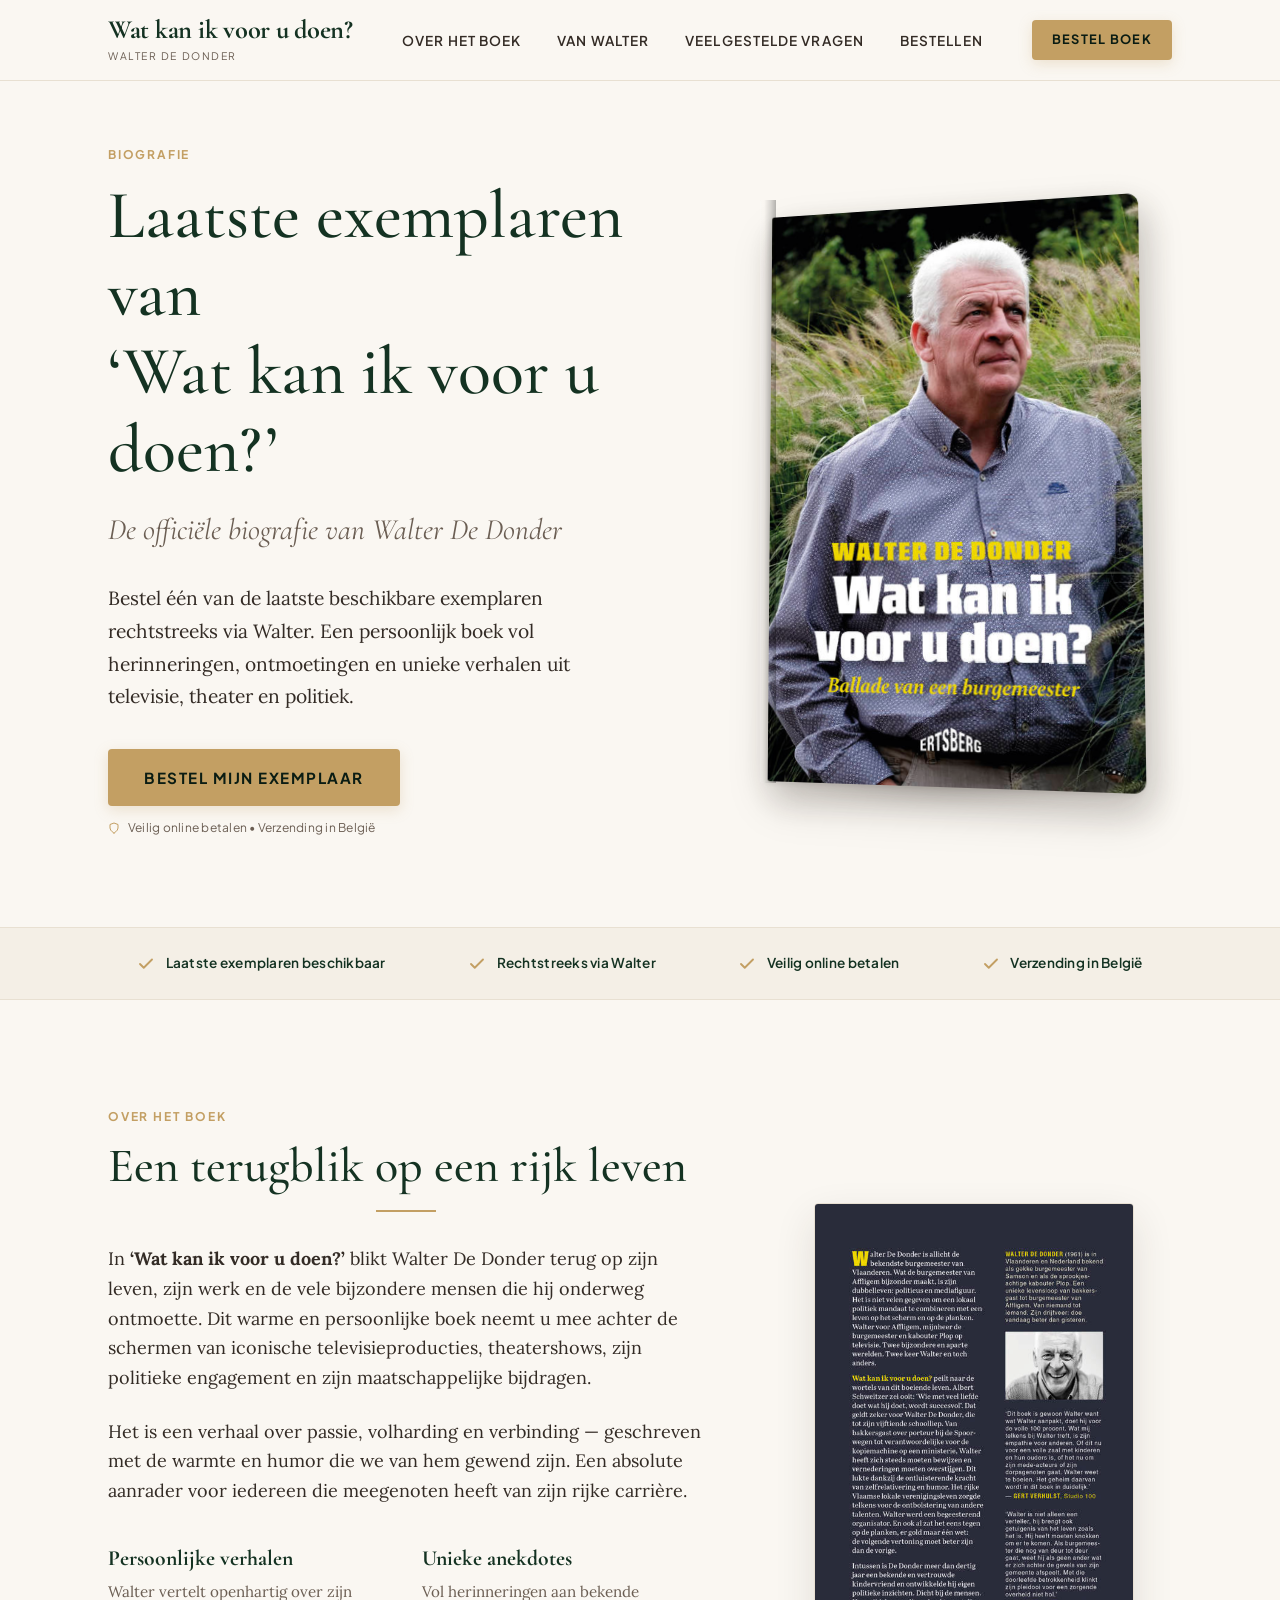
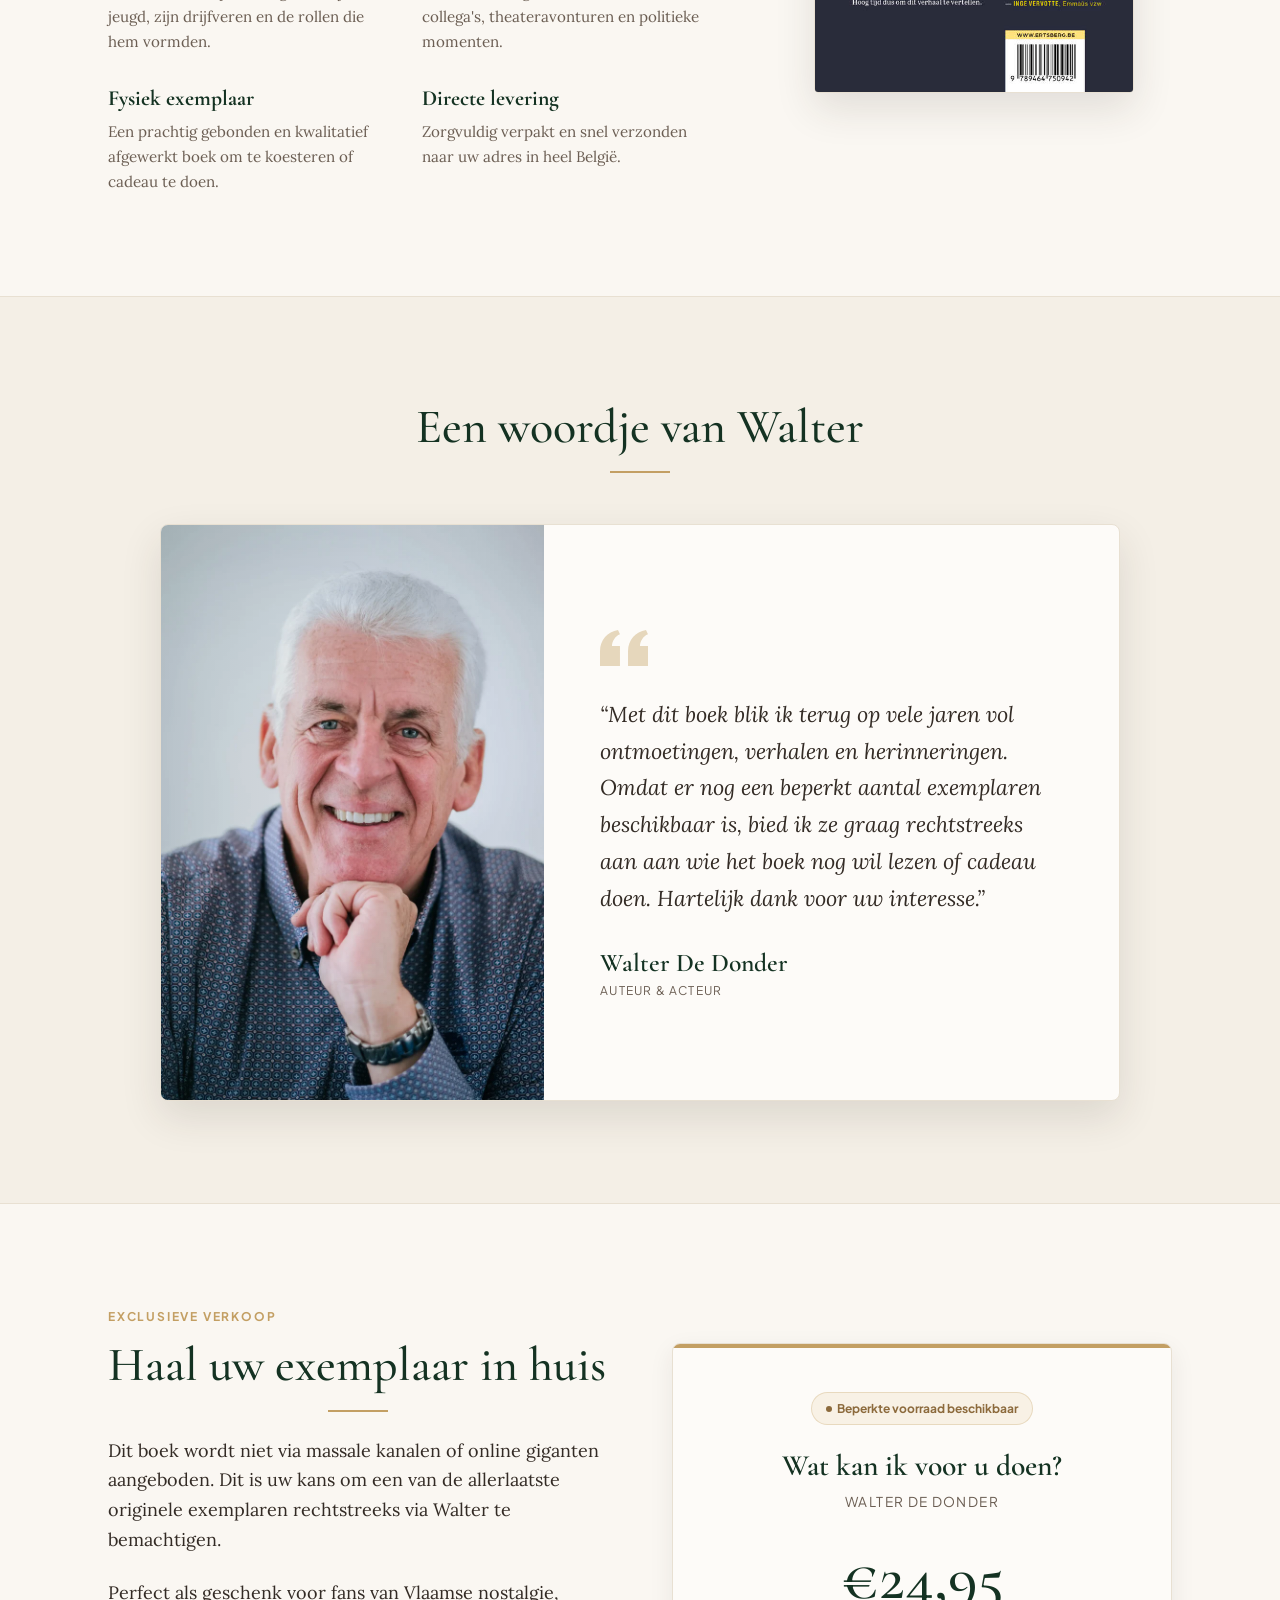
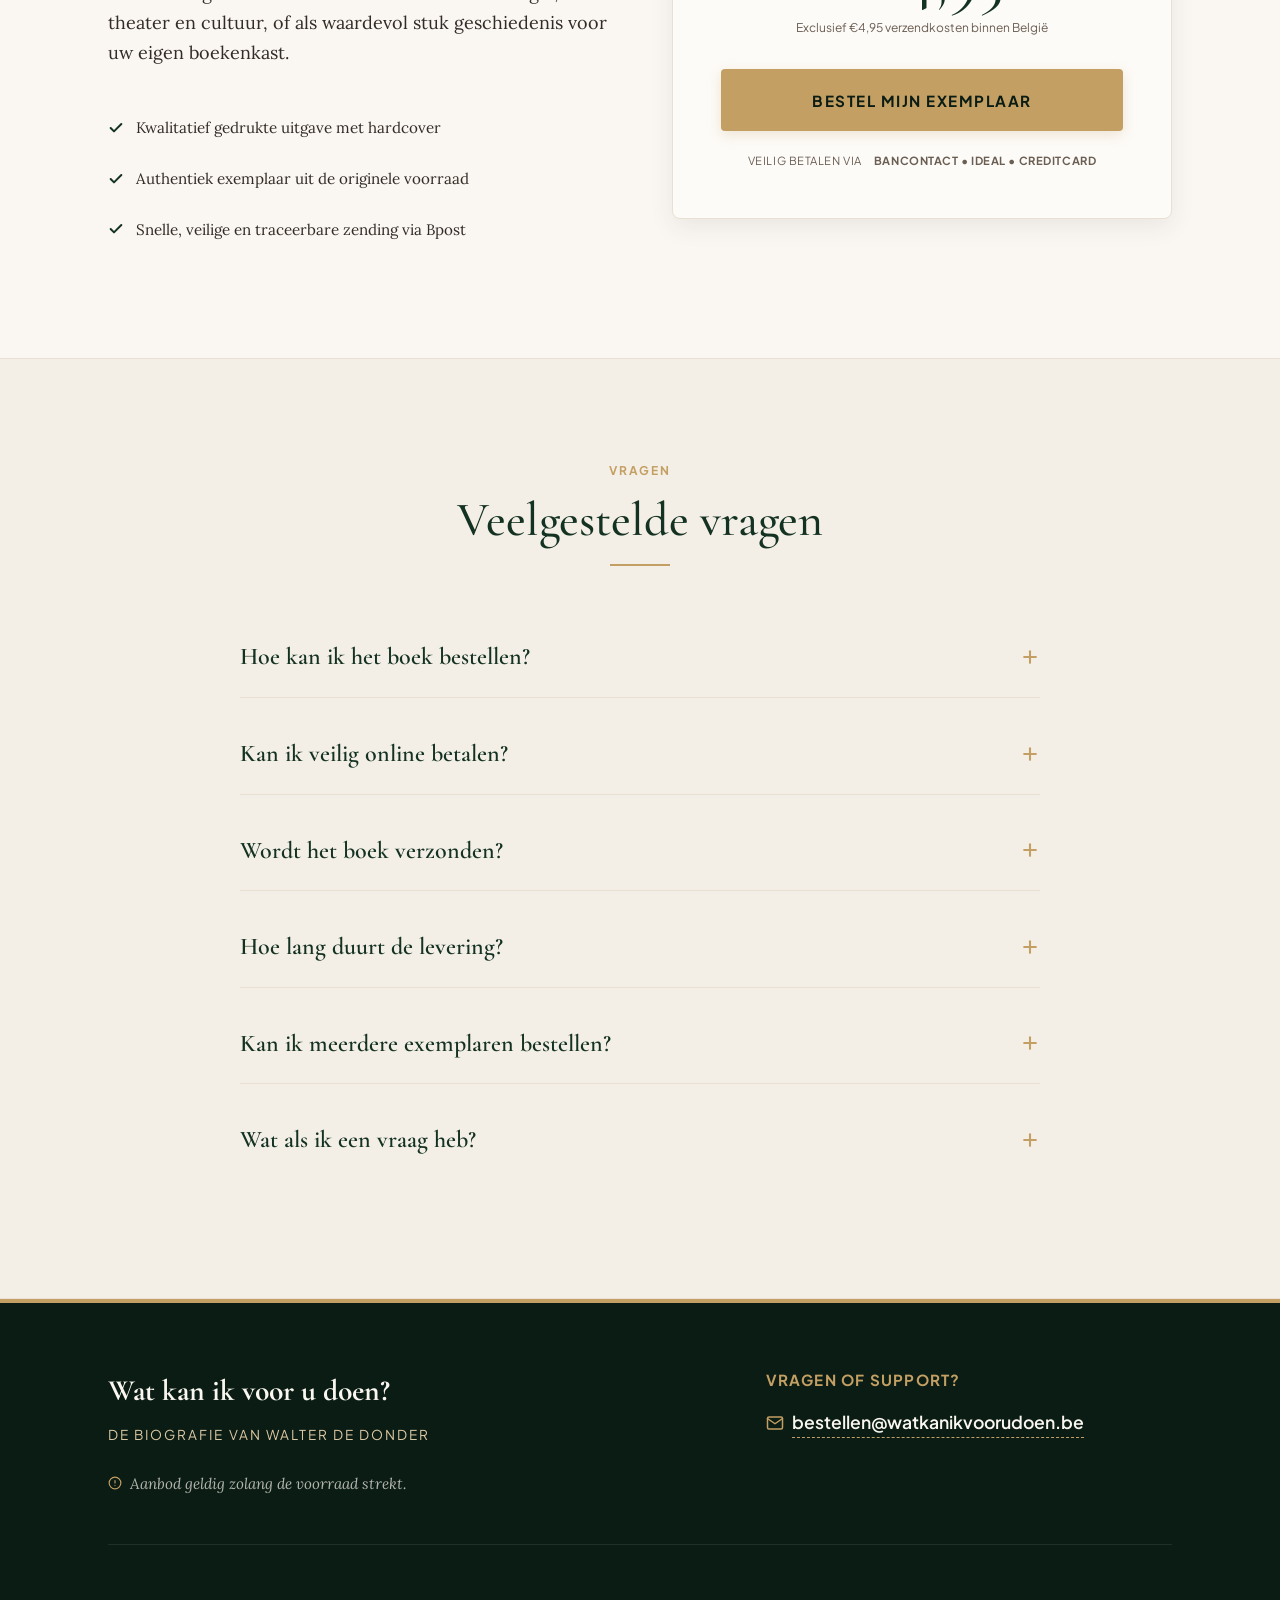
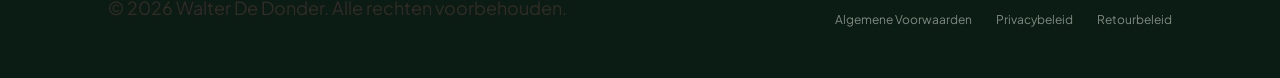
==== index.html @ 903f9aa0 "first commit" ====
<!DOCTYPE html>
<html lang="nl">
<head>
  <meta charset="UTF-8">
  <meta name="viewport" content="width=device-width, initial-scale=1.0">
  <meta name="description" content="Bestel de officiële biografie van Walter De Donder rechtstreeks. Een warm, persoonlijk boek vol herinneringen en verhalen. Beperkte oplage beschikbaar.">
  <title>Wat kan ik voor u doen? - Biografie Walter De Donder</title>
  <link rel="stylesheet" href="styles.css">
</head>
<body>

  <!-- 1. Header Section -->
  <header class="header-wrapper">
    <div class="container header-container">
      <a href="#" class="logo-link" aria-label="Homepagina">
        <span class="logo-title">Wat kan ik voor u doen?</span>
        <span class="logo-subtitle">Walter De Donder</span>
      </a>
      
      <nav aria-label="Hoofdnavigatie">
        <ul class="nav-links">
          <li><a href="#over-het-boek" class="nav-link">Over het boek</a></li>
          <li><a href="#woord-van-walter" class="nav-link">Van Walter</a></li>
          <li><a href="#faq" class="nav-link">Veelgestelde vragen</a></li>
          <li><a href="#bestellen" class="nav-link">Bestellen</a></li>
        </ul>
      </nav>

      <div class="header-actions">
        <a href="#bestellen" class="btn-gold btn-small">Bestel Boek</a>
        <button class="mobile-nav-toggle" aria-label="Open menu" aria-expanded="false">
          <!-- Hamburger icon -->
          <svg viewBox="0 0 24 24" fill="none" stroke="currentColor" stroke-width="2" stroke-linecap="round" stroke-linejoin="round">
            <line x1="3" y1="12" x2="21" y2="12"></line>
            <line x1="3" y1="6" x2="21" y2="6"></line>
            <line x1="3" y1="18" x2="21" y2="18"></line>
          </svg>
        </button>
      </div>
    </div>
  </header>

  <main>
    <!-- 2. Hero Section -->
    <section class="section hero-section">
      <div class="container hero-grid">
        <div class="hero-content">
          <span class="uppercase-badge">Biografie</span>
          <h1 class="hero-title">Laatste exemplaren van <br><span class="text-green">‘Wat kan ik voor u doen?’</span></h1>
          <p class="hero-subtitle">De officiële biografie van Walter De Donder</p>
          <p class="hero-text">
            Bestel één van de laatste beschikbare exemplaren rechtstreeks via Walter. Een persoonlijk boek vol herinneringen, ontmoetingen en unieke verhalen uit televisie, theater en politiek.
          </p>
          <div class="hero-cta-group">
            <a href="#bestellen" class="btn-gold">Bestel mijn exemplaar</a>
            <div class="hero-small-print">
              <!-- Security Shield Icon -->
              <svg width="12" height="12" viewBox="0 0 24 24" fill="none" stroke="currentColor" stroke-width="2" stroke-linecap="round" stroke-linejoin="round" style="color: var(--gold-primary);">
                <path d="M12 22s8-4 8-10V5l-8-3-8 3v7c0 6 8 10 8 10z"></path>
              </svg>
              <span>Veilig online betalen • Verzending in België</span>
            </div>
          </div>
        </div>
        
        <div class="hero-visual">
          <div class="book-mockup-wrapper">
            <div class="book-spine-effect"></div>
            <img src="./front-medium-1325464744.jpg" alt="Voorkant van het boek 'Wat kan ik voor u doen?' door Walter De Donder" class="book-3d" loading="eager">
            <div class="book-shadow"></div>
          </div>
        </div>
      </div>
    </section>

    <!-- 3. Compact Trust Bar -->
    <section class="trust-bar" aria-label="Voordelen">
      <div class="container trust-bar-container">
        <div class="trust-item">
          <svg class="trust-icon" viewBox="0 0 24 24" fill="none" stroke="currentColor" stroke-width="2.5" stroke-linecap="round" stroke-linejoin="round">
            <polyline points="20 6 9 17 4 12"></polyline>
          </svg>
          <span>Laatste exemplaren beschikbaar</span>
        </div>
        <div class="trust-item">
          <svg class="trust-icon" viewBox="0 0 24 24" fill="none" stroke="currentColor" stroke-width="2.5" stroke-linecap="round" stroke-linejoin="round">
            <polyline points="20 6 9 17 4 12"></polyline>
          </svg>
          <span>Rechtstreeks via Walter</span>
        </div>
        <div class="trust-item">
          <svg class="trust-icon" viewBox="0 0 24 24" fill="none" stroke="currentColor" stroke-width="2.5" stroke-linecap="round" stroke-linejoin="round">
            <polyline points="20 6 9 17 4 12"></polyline>
          </svg>
          <span>Veilig online betalen</span>
        </div>
        <div class="trust-item">
          <svg class="trust-icon" viewBox="0 0 24 24" fill="none" stroke="currentColor" stroke-width="2.5" stroke-linecap="round" stroke-linejoin="round">
            <polyline points="20 6 9 17 4 12"></polyline>
          </svg>
          <span>Verzending in België</span>
        </div>
      </div>
    </section>

    <!-- 6. About the Book Section -->
    <section id="over-het-boek" class="section">
      <div class="container about-grid">
        <div>
          <span class="uppercase-badge">Over het boek</span>
          <h2 class="section-title" style="text-align: left; margin-bottom: 2rem;">Een terugblik op een rijk leven</h2>
          <p>
            In <strong>‘Wat kan ik voor u doen?’</strong> blikt Walter De Donder terug op zijn leven, zijn werk en de vele bijzondere mensen die hij onderweg ontmoette. Dit warme en persoonlijke boek neemt u mee achter de schermen van iconische televisieproducties, theatershows, zijn politieke engagement en zijn maatschappelijke bijdragen.
          </p>
          <p>
            Het is een verhaal over passie, volharding en verbinding — geschreven met de warmte en humor die we van hem gewend zijn. Een absolute aanrader voor iedereen die meegenoten heeft van zijn rijke carrière.
          </p>
          
          <div class="about-features-container">
            <div class="about-feature">
              <h4>Persoonlijke verhalen</h4>
              <p>Walter vertelt openhartig over zijn jeugd, zijn drijfveren en de rollen die hem vormden.</p>
            </div>
            <div class="about-feature">
              <h4>Unieke anekdotes</h4>
              <p>Vol herinneringen aan bekende collega's, theateravonturen en politieke momenten.</p>
            </div>
            <div class="about-feature">
              <h4>Fysiek exemplaar</h4>
              <p>Een prachtig gebonden en kwalitatief afgewerkt boek om te koesteren of cadeau te doen.</p>
            </div>
            <div class="about-feature">
              <h4>Directe levering</h4>
              <p>Zorgvuldig verpakt en snel verzonden naar uw adres in heel België.</p>
            </div>
          </div>
        </div>
        
        <div class="about-visual">
          <img src="./back-medium-2609818483.jpg" alt="Achterkant van het boek 'Wat kan ik voor u doen?' met korte samenvatting" class="book-back-mockup" loading="lazy">
        </div>
      </div>
    </section>

    <!-- 5. Personal Section (Quote Card) -->
    <section id="woord-van-walter" class="section section-cream-card">
      <div class="container">
        <h2 class="section-title">Een woordje van Walter</h2>
        <div class="personal-card">
          <div class="personal-grid">
            <div class="personal-photo-wrapper">
              <img src="./Walter-De-Donder-kleur-DSCF4518-2.webp" alt="Walter De Donder glimlachend" class="personal-photo" loading="lazy">
              <div class="personal-photo-overlay"></div>
            </div>
            <div class="personal-quote-content">
              <svg class="quote-svg" viewBox="0 0 24 24" fill="currentColor">
                <path d="M14.017 21v-7.391c0-5.704 3.731-9.57 8.983-10.609l.995 2.151c-2.432.917-3.995 3.638-3.995 5.849h4v10h-9.983zm-14.017 0v-7.391c0-5.704 3.748-9.57 9-10.609l.996 2.151c-2.433.917-3.996 3.638-3.996 5.849h3.983v10h-9.983z"/>
              </svg>
              <blockquote>
                <p class="quote-text">
                  “Met dit boek blik ik terug op vele jaren vol ontmoetingen, verhalen en herinneringen. Omdat er nog een beperkt aantal exemplaren beschikbaar is, bied ik ze graag rechtstreeks aan aan wie het boek nog wil lezen of cadeau doen. Hartelijk dank voor uw interesse.”
                </p>
                <footer class="quote-signature-wrapper">
                  <span class="signature-name">Walter De Donder</span>
                  <span class="signature-title">Auteur & Acteur</span>
                </footer>
              </blockquote>
            </div>
          </div>
        </div>
      </div>
    </section>

    <!-- 4. Product / Order Section -->
    <section id="bestellen" class="section">
      <div class="container product-grid">
        <div class="product-info-panel">
          <span class="uppercase-badge">Exclusieve verkoop</span>
          <h2 class="section-title" style="text-align: left; margin-bottom: 1.5rem;">Haal uw exemplaar in huis</h2>
          <p>
            Dit boek wordt niet via massale kanalen of online giganten aangeboden. Dit is uw kans om een van de allerlaatste originele exemplaren rechtstreeks via Walter te bemachtigen. 
          </p>
          <p>
            Perfect als geschenk voor fans van Vlaamse nostalgie, theater en cultuur, of als waardevol stuk geschiedenis voor uw eigen boekenkast.
          </p>
          
          <ul style="list-style: none; margin-top: 1.5rem; display: flex; flex-direction: column; gap: 0.75rem;">
            <li class="product-feature-item">
              <svg viewBox="0 0 24 24" fill="none" stroke="currentColor" stroke-width="3" stroke-linecap="round" stroke-linejoin="round">
                <polyline points="20 6 9 17 4 12"></polyline>
              </svg>
              <span>Kwalitatief gedrukte uitgave met hardcover</span>
            </li>
            <li class="product-feature-item">
              <svg viewBox="0 0 24 24" fill="none" stroke="currentColor" stroke-width="3" stroke-linecap="round" stroke-linejoin="round">
                <polyline points="20 6 9 17 4 12"></polyline>
              </svg>
              <span>Authentiek exemplaar uit de originele voorraad</span>
            </li>
            <li class="product-feature-item">
              <svg viewBox="0 0 24 24" fill="none" stroke="currentColor" stroke-width="3" stroke-linecap="round" stroke-linejoin="round">
                <polyline points="20 6 9 17 4 12"></polyline>
              </svg>
              <span>Snelle, veilige en traceerbare zending via Bpost</span>
            </li>
          </ul>
        </div>

        <div>
          <div class="product-pricing-card">
            <span class="badge-stock">
              <span class="badge-stock-dot"></span>
              Beperkte voorraad beschikbaar
            </span>
            <h3 class="product-title-card">Wat kan ik voor u doen?</h3>
            <span class="product-author-card">Walter De Donder</span>
            
            <div class="price-box">
              <span class="price-amount">€24,95</span>
              <span class="price-sub">Exclusief €4,95 verzendkosten binnen België</span>
            </div>
            
            <a href="PAYMENT_LINK_HERE" class="btn-gold" target="_blank" rel="noopener noreferrer">
              Bestel mijn exemplaar
            </a>
            
            <div class="payment-trust-logos">
              <span>Veilig betalen via</span>
              <!-- Simple Bancontact placeholder indication to build trust -->
              <strong>Bancontact • iDEAL • Creditcard</strong>
            </div>
          </div>
        </div>
      </div>
    </section>

    <!-- 7. FAQ Section -->
    <section id="faq" class="section section-cream-card">
      <div class="container">
        <span class="uppercase-badge" style="display: block; text-align: center;">Vragen</span>
        <h2 class="section-title">Veelgestelde vragen</h2>
        
        <div class="faq-container">
          
          <div class="faq-accordion">
            <details class="faq-item">
              <summary class="faq-question">
                <span>Hoe kan ik het boek bestellen?</span>
                <svg class="faq-question-icon" viewBox="0 0 24 24" fill="none" stroke="currentColor" stroke-width="2.5" stroke-linecap="round" stroke-linejoin="round">
                  <line x1="12" y1="5" x2="12" y2="19"></line>
                  <line x1="5" y1="12" x2="19" y2="12"></line>
                </svg>
              </summary>
              <div class="faq-answer">
                <p>Klik op de knop "Bestel mijn exemplaar". U wordt automatisch doorverwezen naar onze beveiligde betalingspagina waar u uw adresgegevens kunt invoeren en de betaling kunt afronden.</p>
              </div>
            </details>
          </div>

          <div class="faq-accordion">
            <details class="faq-item">
              <summary class="faq-question">
                <span>Kan ik veilig online betalen?</span>
                <svg class="faq-question-icon" viewBox="0 0 24 24" fill="none" stroke="currentColor" stroke-width="2.5" stroke-linecap="round" stroke-linejoin="round">
                  <line x1="12" y1="5" x2="12" y2="19"></line>
                  <line x1="5" y1="12" x2="19" y2="12"></line>
                </svg>
              </summary>
              <div class="faq-answer">
                <p>Ja, absoluut. Uw betaling wordt veilig verwerkt via onze erkende betaalpartner. U kunt betalen met Bancontact, iDEAL of creditcard in een volledig beveiligde SSL-omgeving.</p>
              </div>
            </details>
          </div>

          <div class="faq-accordion">
            <details class="faq-item">
              <summary class="faq-question">
                <span>Wordt het boek verzonden?</span>
                <svg class="faq-question-icon" viewBox="0 0 24 24" fill="none" stroke="currentColor" stroke-width="2.5" stroke-linecap="round" stroke-linejoin="round">
                  <line x1="12" y1="5" x2="12" y2="19"></line>
                  <line x1="5" y1="12" x2="19" y2="12"></line>
                </svg>
              </summary>
              <div class="faq-answer">
                <p>Ja, we verzenden alle boeken met zorg via Bpost binnen België. Na verzending ontvangt u een bevestiging.</p>
              </div>
            </details>
          </div>

          <div class="faq-accordion">
            <details class="faq-item">
              <summary class="faq-question">
                <span>Hoe lang duurt de levering?</span>
                <svg class="faq-question-icon" viewBox="0 0 24 24" fill="none" stroke="currentColor" stroke-width="2.5" stroke-linecap="round" stroke-linejoin="round">
                  <line x1="12" y1="5" x2="12" y2="19"></line>
                  <line x1="5" y1="12" x2="19" y2="12"></line>
                </svg>
              </summary>
              <div class="faq-answer">
                <p>De gemiddelde leveringstijd bedraagt 2 tot 4 werkdagen na ontvangst van uw betaling. We doen ons best om uw boek zo snel mogelijk op te sturen.</p>
              </div>
            </details>
          </div>

          <div class="faq-accordion">
            <details class="faq-item">
              <summary class="faq-question">
                <span>Kan ik meerdere exemplaren bestellen?</span>
                <svg class="faq-question-icon" viewBox="0 0 24 24" fill="none" stroke="currentColor" stroke-width="2.5" stroke-linecap="round" stroke-linejoin="round">
                  <line x1="12" y1="5" x2="12" y2="19"></line>
                  <line x1="5" y1="12" x2="19" y2="12"></line>
                </svg>
              </summary>
              <div class="faq-answer">
                <p>Zeker. Op de betalingspagina kunt u eenvoudig het gewenste aantal boeken aanpassen voordat u afrekent.</p>
              </div>
            </details>
          </div>

          <div class="faq-accordion">
            <details class="faq-item">
              <summary class="faq-question">
                <span>Wat als ik een vraag heb?</span>
                <svg class="faq-question-icon" viewBox="0 0 24 24" fill="none" stroke="currentColor" stroke-width="2.5" stroke-linecap="round" stroke-linejoin="round">
                  <line x1="12" y1="5" x2="12" y2="19"></line>
                  <line x1="5" y1="12" x2="19" y2="12"></line>
                </svg>
              </summary>
              <div class="faq-answer">
                <p>Bij vragen over uw bestelling, levering of betaling kunt u contact met ons opnemen via <a href="mailto:bestellen@watkanikvoorudoen.be" style="color: var(--fg-deep-green); font-weight: 600;">bestellen@watkanikvoorudoen.be</a>. Wij trachten u binnen de 24 uur te antwoorden.</p>
              </div>
            </details>
          </div>

        </div>
      </div>
    </section>
  </main>

  <!-- 8. Footer Section -->
  <footer class="footer">
    <div class="container">
      <div class="footer-top">
        <div class="footer-brand">
          <span class="footer-logo">Wat kan ik voor u doen?</span>
          <span class="footer-tagline">De biografie van Walter De Donder</span>
          <p class="footer-stock-note">
            <svg width="14" height="14" viewBox="0 0 24 24" fill="none" stroke="currentColor" stroke-width="2" stroke-linecap="round" stroke-linejoin="round" style="color: var(--gold-primary);">
              <circle cx="12" cy="12" r="10"></circle>
              <line x1="12" y1="8" x2="12" y2="12"></line>
              <line x1="12" y1="16" x2="12.01" y2="16"></line>
            </svg>
            <span>Aanbod geldig zolang de voorraad strekt.</span>
          </p>
        </div>
        
        <div class="footer-contact">
          <span class="footer-contact-title">Vragen of Support?</span>
          <div class="footer-email-box">
            <svg viewBox="0 0 24 24" fill="none" stroke="currentColor" stroke-width="2" stroke-linecap="round" stroke-linejoin="round" style="width: 18px; height: 18px; color: var(--gold-primary);">
              <path d="M4 4h16c1.1 0 2 .9 2 2v12c0 1.1-.9 2-2 2H4c-1.1 0-2-.9-2-2V6c0-1.1.9-2 2-2z"></path>
              <polyline points="22,6 12,13 2,6"></polyline>
            </svg>
            <a href="mailto:bestellen@watkanikvoorudoen.be" class="footer-email">bestellen@watkanikvoorudoen.be</a>
          </div>
        </div>
      </div>
      
      <div class="footer-bottom">
        <p>&copy; 2026 Walter De Donder. Alle rechten voorbehouden.</p>
        <ul class="footer-links">
          <li><a href="#" class="footer-link">Algemene Voorwaarden</a></li>
          <li><a href="#" class="footer-link">Privacybeleid</a></li>
          <li><a href="#" class="footer-link">Retourbeleid</a></li>
        </ul>
      </div>
    </div>
  </footer>

  <!-- Simple Mobile Nav Script -->
  <script>
    document.addEventListener('DOMContentLoaded', () => {
      const toggle = document.querySelector('.mobile-nav-toggle');
      const navLinks = document.querySelector('.nav-links');

      if (toggle && navLinks) {
        toggle.addEventListener('click', () => {
          const expanded = toggle.getAttribute('aria-expanded') === 'true';
          toggle.setAttribute('aria-expanded', !expanded);
          
          if (!expanded) {
            navLinks.style.display = 'flex';
            navLinks.style.flexDirection = 'column';
            navLinks.style.position = 'absolute';
            navLinks.style.top = '80px';
            navLinks.style.left = '0';
            navLinks.style.right = '0';
            navLinks.style.backgroundColor = '#FAF7F2';
            navLinks.style.borderBottom = '1px solid var(--border-soft)';
            navLinks.style.padding = '1.5rem';
            navLinks.style.gap = '1.25rem';
          } else {
            navLinks.style.display = '';
          }
        });

        // Close mobile nav when clicking a link
        navLinks.addEventListener('click', (e) => {
          if (e.target.classList.contains('nav-link')) {
            toggle.setAttribute('aria-expanded', 'false');
            if (window.innerWidth < 768) {
              navLinks.style.display = '';
            }
          }
        });

        // Handle resize reset
        window.addEventListener('resize', () => {
          if (window.innerWidth >= 768) {
            navLinks.style.display = '';
            toggle.setAttribute('aria-expanded', 'false');
          }
        });
      }
    });
  </script>

</body>
</html>
---- styles.css ----
/* -------------------------------------------------------------
   Wat kan ik voor u doen? - Official Book Landing Page Stylesheet
   Premium, classic Flemish aesthetic. Warm, elegant and trustworthy.
   ------------------------------------------------------------- */

/* Import Google Fonts */
@import url('https://fonts.googleapis.com/css2?family=Cormorant+Garamond:ital,wght@0,300;0,400;0,500;0,600;0,700;1,300;1,400;1,500&family=Lora:ital,wght@0,400;0,500;0,600;0,700;1,400&family=Plus+Jakarta+Sans:wght@400;500;600;700&display=swap');

/* CSS Variables for Premium Design System */
:root {
  /* Color Palette */
  --bg-cream: #FAF7F2;          /* Soft paper cream background */
  --bg-cream-card: #F4EFE6;     /* Slightly darker cream for cards/sections */
  --bg-cream-light: #FDFBF8;    /* Bright warm white for contrast elements */
  
  --fg-deep-green: #143222;     /* Rich Flemish forest green for primary headings */
  --fg-deep-green-dark: #0A1C13;
  --text-main: #332B25;         /* Soft warm charcoal/brown for high readability */
  --text-muted: #6B5E53;        /* Muted warm grey-brown for secondary details */
  
  --gold-primary: #C39F63;      /* Premium matte gold for CTA buttons and badges */
  --gold-hover: #AF8B51;        /* Darker gold for interactive states */
  --gold-light: #F6EFE0;        /* Light gold tint for backgrounds */
  --gold-border: #DDC8A4;       /* Subtle golden lines */
  
  --border-soft: #E8E0D2;       /* Warm soft borders */
  --border-dark: #332B25;
  
  /* Fonts */
  --font-title: 'Cormorant Garamond', Georgia, serif;
  --font-narrative: 'Lora', Georgia, serif;
  --font-ui: 'Plus Jakarta Sans', system-ui, -apple-system, BlinkMacSystemFont, sans-serif;
  
  /* Shadows */
  --shadow-warm-sm: 0 2px 8px rgba(51, 43, 37, 0.05);
  --shadow-warm-md: 0 8px 24px rgba(51, 43, 37, 0.08);
  --shadow-warm-lg: 0 16px 40px rgba(51, 43, 37, 0.12);
  --shadow-gold: 0 4px 14px rgba(195, 159, 99, 0.25);
  
  /* Transitions */
  --transition-smooth: all 0.3s cubic-bezier(0.25, 0.8, 0.25, 1);
  --transition-fast: all 0.15s ease;
  
  /* Layout Spacing */
  --container-width: 1160px;
}

/* Base Styles & Resets */
*, *::before, *::after {
  box-sizing: border-box;
  margin: 0;
  padding: 0;
}

html {
  scroll-behavior: smooth;
  -webkit-font-smoothing: antialiased;
  -moz-osx-font-smoothing: grayscale;
  background-color: var(--bg-cream);
  color: var(--text-main);
  font-family: var(--font-narrative);
  font-size: 16px;
  line-height: 1.65;
}

body {
  min-height: 100vh;
  overflow-x: hidden;
}

/* Accessibility: Focus outlines */
a:focus-visible, button:focus-visible, summary:focus-visible {
  outline: 2px solid var(--fg-deep-green);
  outline-offset: 4px;
}

/* Typography Utilities */
h1, h2, h3, h4 {
  font-family: var(--font-title);
  color: var(--fg-deep-green);
  font-weight: 600;
  line-height: 1.15;
}

h1 {
  font-size: clamp(2.5rem, 6.5vw, 4.25rem);
  font-weight: 500;
}

h2 {
  font-size: clamp(2rem, 4.5vw, 3rem);
  font-weight: 500;
  text-align: center;
  position: relative;
  margin-bottom: clamp(2rem, 4vw, 3.5rem);
}

h2.section-title::after {
  content: '';
  display: block;
  width: 60px;
  height: 2px;
  background-color: var(--gold-primary);
  margin: 1rem auto 0 auto;
}

h3 {
  font-size: clamp(1.5rem, 3vw, 2rem);
  font-weight: 600;
}

p {
  font-size: clamp(1rem, 2vw, 1.125rem);
  color: var(--text-main);
  margin-bottom: 1.5rem;
}

p.lead {
  font-size: clamp(1.125rem, 2.5vw, 1.35rem);
  color: var(--text-muted);
  font-family: var(--font-narrative);
  font-style: italic;
  line-height: 1.6;
}

p:last-child {
  margin-bottom: 0;
}

.text-accent {
  color: var(--gold-primary);
  font-weight: 600;
}

.text-green {
  color: var(--fg-deep-green);
}

.uppercase-badge {
  font-family: var(--font-ui);
  font-size: 0.75rem;
  letter-spacing: 0.15em;
  text-transform: uppercase;
  color: var(--gold-primary);
  font-weight: 700;
  display: inline-block;
  margin-bottom: 0.75rem;
}

/* Button & Link UI Components */
.btn-gold {
  display: inline-flex;
  align-items: center;
  justify-content: center;
  background: var(--gold-primary);
  color: var(--fg-deep-green-dark);
  font-family: var(--font-ui);
  font-size: 0.95rem;
  font-weight: 700;
  text-transform: uppercase;
  letter-spacing: 0.1em;
  padding: 1rem 2.25rem;
  border: none;
  border-radius: 4px;
  cursor: pointer;
  text-decoration: none;
  box-shadow: var(--shadow-gold);
  transition: var(--transition-smooth);
  position: relative;
  overflow: hidden;
  text-align: center;
}

.btn-gold:hover {
  background: var(--gold-hover);
  color: #fff;
  transform: translateY(-2px);
  box-shadow: 0 6px 20px rgba(195, 159, 99, 0.4);
}

.btn-gold:active {
  transform: translateY(0);
}

.btn-small {
  padding: 0.6rem 1.25rem;
  font-size: 0.8rem;
}

.btn-outline {
  background: transparent;
  border: 1px solid var(--border-soft);
  color: var(--text-main);
  box-shadow: none;
}

.btn-outline:hover {
  background: var(--bg-cream-card);
  border-color: var(--text-muted);
  color: var(--fg-deep-green);
  transform: translateY(-2px);
}

/* Shared Structures */
.container {
  max-width: var(--container-width);
  margin-left: auto;
  margin-right: auto;
  padding-left: clamp(1.25rem, 5vw, 3rem);
  padding-right: clamp(1.25rem, 5vw, 3rem);
  width: 100%;
}

.section {
  padding-top: clamp(3.5rem, 8vw, 7rem);
  padding-bottom: clamp(3.5rem, 8vw, 7rem);
  position: relative;
}

.section-cream-card {
  background-color: var(--bg-cream-card);
  border-top: 1px solid var(--border-soft);
  border-bottom: 1px solid var(--border-soft);
}

/* 1. Header Styles */
.header-wrapper {
  position: sticky;
  top: 0;
  z-index: 100;
  background-color: rgba(250, 247, 242, 0.95);
  backdrop-filter: blur(10px);
  border-bottom: 1px solid var(--border-soft);
  transition: var(--transition-smooth);
}

.header-container {
  display: flex;
  align-items: center;
  justify-content: space-between;
  height: 80px;
}

.logo-link {
  text-decoration: none;
  display: flex;
  flex-direction: column;
}

.logo-title {
  font-family: var(--font-title);
  font-size: 1.65rem;
  color: var(--fg-deep-green);
  font-weight: 700;
  letter-spacing: -0.01em;
  line-height: 1.1;
}

.logo-subtitle {
  font-family: var(--font-ui);
  font-size: 0.65rem;
  color: var(--text-muted);
  text-transform: uppercase;
  letter-spacing: 0.15em;
  margin-top: 2px;
}

.nav-links {
  display: flex;
  list-style: none;
  gap: 2.25rem;
  align-items: center;
}

.nav-link {
  font-family: var(--font-ui);
  font-size: 0.85rem;
  font-weight: 600;
  text-transform: uppercase;
  letter-spacing: 0.08em;
  color: var(--text-main);
  text-decoration: none;
  transition: var(--transition-fast);
  position: relative;
  padding: 0.5rem 0;
}

.nav-link::after {
  content: '';
  position: absolute;
  bottom: 0;
  left: 0;
  width: 0;
  height: 2px;
  background-color: var(--gold-primary);
  transition: var(--transition-smooth);
}

.nav-link:hover {
  color: var(--fg-deep-green);
}

.nav-link:hover::after {
  width: 100%;
}

.header-actions {
  display: flex;
  align-items: center;
}

/* Mobile Nav Toggle */
.mobile-nav-toggle {
  display: none;
  background: none;
  border: none;
  cursor: pointer;
  padding: 0.5rem;
}

.mobile-nav-toggle svg {
  width: 24px;
  height: 24px;
  stroke: var(--fg-deep-green);
}

/* 2. Hero Section */
.hero-section {
  padding-top: clamp(2rem, 5vw, 4rem);
  padding-bottom: clamp(3rem, 7vw, 6rem);
}

.hero-grid {
  display: grid;
  grid-template-columns: 1.1fr 0.9fr;
  gap: clamp(2rem, 6vw, 5rem);
  align-items: center;
}

.hero-content {
  display: flex;
  flex-direction: column;
  align-items: flex-start;
}

.hero-title {
  margin-bottom: 1rem;
}

.hero-subtitle {
  font-family: var(--font-title);
  font-size: clamp(1.35rem, 3vw, 1.85rem);
  color: var(--text-muted);
  font-style: italic;
  font-weight: 400;
  margin-bottom: 1.75rem;
}

.hero-text {
  font-size: clamp(1.05rem, 2vw, 1.2rem);
  line-height: 1.7;
  color: var(--text-main);
  margin-bottom: 2.25rem;
}

.hero-cta-group {
  display: flex;
  flex-direction: column;
  align-items: flex-start;
  gap: 0.75rem;
  width: 100%;
}

.hero-small-print {
  font-family: var(--font-ui);
  font-size: 0.75rem;
  color: var(--text-muted);
  letter-spacing: 0.02em;
  display: flex;
  align-items: center;
  gap: 0.5rem;
}

.hero-visual {
  display: flex;
  justify-content: center;
  align-items: center;
  position: relative;
}

/* Premium 3D Book Mockup wrapper */
.book-mockup-wrapper {
  position: relative;
  perspective: 1200px;
  max-width: 380px;
  width: 100%;
}

.book-shadow {
  position: absolute;
  bottom: -20px;
  left: 5%;
  right: 5%;
  height: 40px;
  background: radial-gradient(ellipse at center, rgba(51, 43, 37, 0.25) 0%, rgba(51, 43, 37, 0) 70%);
  filter: blur(10px);
  z-index: 1;
}

.book-3d {
  width: 100%;
  height: auto;
  border-radius: 2px 12px 12px 2px;
  box-shadow: 
    -2px 2px 5px rgba(0, 0, 0, 0.08),
    5px 15px 35px rgba(51, 43, 37, 0.2),
    0px 20px 45px rgba(51, 43, 37, 0.15);
  transform: rotateY(-12deg) rotateX(4deg) rotateZ(-1deg);
  transform-style: preserve-3d;
  transition: var(--transition-smooth);
  display: block;
  z-index: 2;
  position: relative;
}

.book-mockup-wrapper:hover .book-3d {
  transform: rotateY(-4deg) rotateX(2deg) rotateZ(0deg) translateY(-8px);
  box-shadow: 
    -1px 1px 3px rgba(0, 0, 0, 0.05),
    8px 25px 45px rgba(51, 43, 37, 0.25),
    0px 30px 60px rgba(51, 43, 37, 0.18);
}

.book-spine-effect {
  position: absolute;
  top: 0;
  left: 0;
  width: 16px;
  height: 100%;
  background: linear-gradient(to right, rgba(255,255,255,0.18) 0%, rgba(255,255,255,0) 25%, rgba(0,0,0,0.12) 65%, rgba(0,0,0,0.28) 100%);
  z-index: 3;
  border-radius: 2px 0 0 2px;
}

/* 3. Compact Trust Bar */
.trust-bar {
  background-color: var(--bg-cream-card);
  padding: 1.5rem 0;
  border-top: 1px solid var(--border-soft);
  border-bottom: 1px solid var(--border-soft);
}

.trust-bar-container {
  display: flex;
  flex-wrap: wrap;
  justify-content: space-around;
  gap: 1.5rem;
}

.trust-item {
  display: flex;
  align-items: center;
  gap: 0.65rem;
  font-family: var(--font-ui);
  font-size: 0.85rem;
  font-weight: 600;
  color: var(--fg-deep-green);
  letter-spacing: 0.02em;
}

.trust-icon {
  width: 18px;
  height: 18px;
  color: var(--gold-primary);
  flex-shrink: 0;
}

/* 4. Product/Order Section */
.product-grid {
  display: grid;
  grid-template-columns: 1fr 1fr;
  gap: clamp(2rem, 5vw, 4.5rem);
  align-items: center;
}

.product-info-panel {
  display: flex;
  flex-direction: column;
}

.product-pricing-card {
  background-color: var(--bg-cream-light);
  border: 1px solid var(--border-soft);
  border-radius: 8px;
  padding: clamp(2rem, 4vw, 3rem);
  box-shadow: var(--shadow-warm-md);
  display: flex;
  flex-direction: column;
  align-items: center;
  text-align: center;
  position: relative;
  overflow: hidden;
}

.product-pricing-card::before {
  content: '';
  position: absolute;
  top: 0;
  left: 0;
  right: 0;
  height: 4px;
  background-color: var(--gold-primary);
}

.badge-stock {
  background-color: #F8F1E5;
  color: #8C6A3C;
  font-family: var(--font-ui);
  font-size: 0.75rem;
  font-weight: 700;
  padding: 0.35rem 0.85rem;
  border-radius: 30px;
  border: 1px solid rgba(195, 159, 99, 0.3);
  margin-bottom: 1.5rem;
  display: inline-flex;
  align-items: center;
  gap: 0.35rem;
}

.badge-stock-dot {
  width: 6px;
  height: 6px;
  background-color: #8C6A3C;
  border-radius: 50%;
  display: inline-block;
  animation: pulse-dot 2s infinite;
}

@keyframes pulse-dot {
  0% { opacity: 0.4; }
  50% { opacity: 1; }
  100% { opacity: 0.4; }
}

.product-title-card {
  font-family: var(--font-title);
  font-size: 1.85rem;
  color: var(--fg-deep-green);
  margin-bottom: 0.5rem;
}

.product-author-card {
  font-family: var(--font-ui);
  font-size: 0.85rem;
  color: var(--text-muted);
  text-transform: uppercase;
  letter-spacing: 0.1em;
  margin-bottom: 2rem;
}

.price-box {
  display: flex;
  flex-direction: column;
  align-items: center;
  margin-bottom: 2rem;
}

.price-amount {
  font-family: var(--font-title);
  font-size: clamp(3rem, 6vw, 4rem);
  font-weight: 500;
  color: var(--fg-deep-green);
  line-height: 1;
}

.price-sub {
  font-family: var(--font-ui);
  font-size: 0.75rem;
  color: var(--text-muted);
  margin-top: 0.5rem;
}

.product-features-list {
  width: 100%;
  list-style: none;
  margin-bottom: 2.25rem;
  border-top: 1px solid var(--border-soft);
  padding-top: 1.5rem;
  text-align: left;
}

.product-feature-item {
  font-size: 0.95rem;
  margin-bottom: 0.85rem;
  display: flex;
  align-items: center;
  gap: 0.75rem;
  color: var(--text-main);
}

.product-feature-item svg {
  width: 16px;
  height: 16px;
  color: var(--fg-deep-green);
  flex-shrink: 0;
}

.product-pricing-card .btn-gold {
  width: 100%;
  padding-top: 1.15rem;
  padding-bottom: 1.15rem;
}

.payment-trust-logos {
  margin-top: 1.25rem;
  font-family: var(--font-ui);
  font-size: 0.7rem;
  color: var(--text-muted);
  text-transform: uppercase;
  letter-spacing: 0.05em;
  display: flex;
  align-items: center;
  gap: 0.75rem;
}

/* 5. Personal Section */
.personal-card {
  background-color: var(--bg-cream-light);
  border: 1px solid var(--border-soft);
  border-radius: 8px;
  box-shadow: var(--shadow-warm-lg);
  overflow: hidden;
  max-width: 960px;
  margin: 0 auto;
}

.personal-grid {
  display: grid;
  grid-template-columns: 0.8fr 1.2fr;
}

.personal-photo-wrapper {
  position: relative;
  height: 100%;
  min-height: 350px;
}

.personal-photo {
  width: 100%;
  height: 100%;
  object-fit: cover;
  display: block;
}

.personal-photo-overlay {
  position: absolute;
  top: 0;
  left: 0;
  width: 100%;
  height: 100%;
  background: linear-gradient(to right, rgba(20, 50, 34, 0.15) 0%, rgba(250, 247, 242, 0) 100%);
}

.personal-quote-content {
  padding: clamp(2rem, 5vw, 3.5rem);
  display: flex;
  flex-direction: column;
  justify-content: center;
}

.quote-svg {
  width: 48px;
  height: 48px;
  color: var(--gold-border);
  margin-bottom: 1.5rem;
  opacity: 0.7;
}

.quote-text {
  font-family: var(--font-narrative);
  font-style: italic;
  font-size: clamp(1.1rem, 2.5vw, 1.35rem);
  color: var(--text-main);
  line-height: 1.7;
  position: relative;
  margin-bottom: 2rem;
}

.quote-signature-wrapper {
  display: flex;
  flex-direction: column;
}

.signature-name {
  font-family: var(--font-title);
  font-size: 1.6rem;
  font-weight: 600;
  color: var(--fg-deep-green);
  line-height: 1.2;
}

.signature-title {
  font-family: var(--font-ui);
  font-size: 0.75rem;
  color: var(--text-muted);
  text-transform: uppercase;
  letter-spacing: 0.1em;
  margin-top: 2px;
}

/* 6. About the book */
.about-grid {
  display: grid;
  grid-template-columns: 1.2fr 0.8fr;
  gap: clamp(2rem, 6vw, 4.5rem);
  align-items: center;
}

.about-features-container {
  display: grid;
  grid-template-columns: 1fr 1fr;
  gap: 2rem;
  margin-top: 2.5rem;
}

.about-feature {
  display: flex;
  flex-direction: column;
  gap: 0.5rem;
}

.about-feature h4 {
  font-family: var(--font-title);
  font-size: 1.35rem;
  color: var(--fg-deep-green);
  font-weight: 700;
}

.about-feature p {
  font-size: 0.95rem;
  color: var(--text-muted);
}

.about-visual {
  display: flex;
  justify-content: center;
}

.book-back-mockup {
  max-width: 320px;
  width: 100%;
  height: auto;
  border-radius: 4px;
  box-shadow: var(--shadow-warm-lg);
  border: 1px solid var(--border-soft);
  transition: var(--transition-smooth);
}

.book-back-mockup:hover {
  transform: translateY(-5px);
}

/* 7. FAQ Section */
.faq-container {
  max-width: 800px;
  margin: 0 auto;
}

.faq-accordion {
  margin-bottom: 1rem;
  border-bottom: 1px solid var(--border-soft);
}

.faq-accordion:last-child {
  border-bottom: none;
}

/* Styling native HTML5 details/summary */
details.faq-item {
  padding: 1.25rem 0;
  transition: var(--transition-smooth);
}

summary.faq-question {
  list-style: none; /* Hide default triangle */
  display: flex;
  justify-content: space-between;
  align-items: center;
  font-family: var(--font-title);
  font-size: clamp(1.25rem, 2.5vw, 1.5rem);
  font-weight: 600;
  color: var(--fg-deep-green);
  cursor: pointer;
  user-select: none;
}

/* Chrome/Safari native triangle removal */
summary.faq-question::-webkit-details-marker {
  display: none;
}

.faq-question-icon {
  width: 20px;
  height: 20px;
  color: var(--gold-primary);
  transition: transform 0.3s cubic-bezier(0.25, 0.8, 0.25, 1);
  flex-shrink: 0;
}

details[open] .faq-question-icon {
  transform: rotate(45deg);
}

.faq-answer {
  padding-top: 1rem;
  color: var(--text-main);
  font-family: var(--font-narrative);
  font-size: 1rem;
  line-height: 1.6;
  opacity: 0;
  transform: translateY(-8px);
  animation: slide-down 0.25s ease forwards;
}

@keyframes slide-down {
  to {
    opacity: 1;
    transform: translateY(0);
  }
}

/* 8. Footer Section */
.footer {
  background-color: var(--fg-deep-green-dark);
  color: #FAF6F0;
  padding: 4rem 0 2rem 0;
  border-top: 4px solid var(--gold-primary);
  font-family: var(--font-ui);
}

.footer h1, .footer h2, .footer h3, .footer h4 {
  color: #FAF6F0;
}

.footer-top {
  display: grid;
  grid-template-columns: 1.2fr 0.8fr;
  gap: 3rem;
  margin-bottom: 3rem;
  border-bottom: 1px solid rgba(232, 224, 210, 0.1);
  padding-bottom: 3rem;
}

.footer-brand {
  display: flex;
  flex-direction: column;
}

.footer-logo {
  font-family: var(--font-title);
  font-size: 1.85rem;
  font-weight: 700;
  margin-bottom: 0.5rem;
}

.footer-tagline {
  font-size: 0.85rem;
  color: var(--gold-border);
  text-transform: uppercase;
  letter-spacing: 0.15em;
  margin-bottom: 1.5rem;
}

.footer-stock-note {
  font-family: var(--font-narrative);
  font-style: italic;
  font-size: 0.95rem;
  color: rgba(250, 246, 240, 0.7);
  display: flex;
  align-items: center;
  gap: 0.5rem;
}

.footer-contact {
  display: flex;
  flex-direction: column;
  gap: 1rem;
}

.footer-contact-title {
  font-size: 0.95rem;
  font-weight: 700;
  text-transform: uppercase;
  letter-spacing: 0.08em;
  color: var(--gold-primary);
}

.footer-email-box {
  display: inline-flex;
  align-items: center;
  gap: 0.5rem;
}

.footer-email {
  font-size: 1.1rem;
  font-weight: 600;
  color: #FAF6F0;
  text-decoration: none;
  border-bottom: 1px dashed var(--gold-primary);
  transition: var(--transition-fast);
}

.footer-email:hover {
  color: var(--gold-primary);
}

.footer-bottom {
  display: flex;
  justify-content: space-between;
  align-items: center;
  flex-wrap: wrap;
  gap: 1.5rem;
  font-size: 0.75rem;
  color: rgba(250, 246, 240, 0.5);
}

.footer-links {
  display: flex;
  list-style: none;
  gap: 1.5rem;
}

.footer-link {
  color: rgba(250, 246, 240, 0.5);
  text-decoration: none;
  transition: var(--transition-fast);
}

.footer-link:hover {
  color: #FAF6F0;
}

/* -------------------------------------------------------------
   Responsive Breakpoints
   ------------------------------------------------------------- */

/* Medium Devices (Tablets, landscape phones) */
@media (max-width: 1023px) {
  .hero-grid {
    grid-template-columns: 1fr;
    gap: 3.5rem;
    text-align: center;
  }

  .hero-content {
    align-items: center;
  }

  .hero-cta-group {
    align-items: center;
  }

  .product-grid {
    grid-template-columns: 1fr;
    gap: 3rem;
  }

  .product-info-panel {
    text-align: center;
  }

  .product-features-list {
    display: inline-block;
    max-width: 450px;
    margin: 0 auto 2.25rem auto;
  }

  .personal-grid {
    grid-template-columns: 1fr;
  }

  .personal-photo-wrapper {
    height: 300px;
    min-height: auto;
  }

  .about-grid {
    grid-template-columns: 1fr;
    gap: 3rem;
  }

  .about-visual {
    order: -1; /* Place image on top on mobile/tablet */
  }

  .footer-top {
    grid-template-columns: 1fr;
    gap: 2rem;
  }
}

/* Mobile Devices */
@media (max-width: 767px) {
  :root {
    --container-width: 100%;
  }
  
  .section {
    padding-top: 3.5rem;
    padding-bottom: 3.5rem;
  }

  /* Responsive header */
  .header-actions .btn-gold {
    display: none; /* Hide button on mobile header to save space */
  }
  
  .nav-links {
    display: none; /* In a real site, a hamburger menu would trigger here */
  }
  
  .header-container {
    height: 70px;
    justify-content: center; /* Center the logo for simplicity on mobile */
  }

  .trust-bar-container {
    flex-direction: column;
    align-items: flex-start;
    padding-left: 2rem;
    gap: 0.75rem;
  }

  .about-features-container {
    grid-template-columns: 1fr;
  }

  .footer-bottom {
    flex-direction: column;
    align-items: center;
    text-align: center;
  }
}
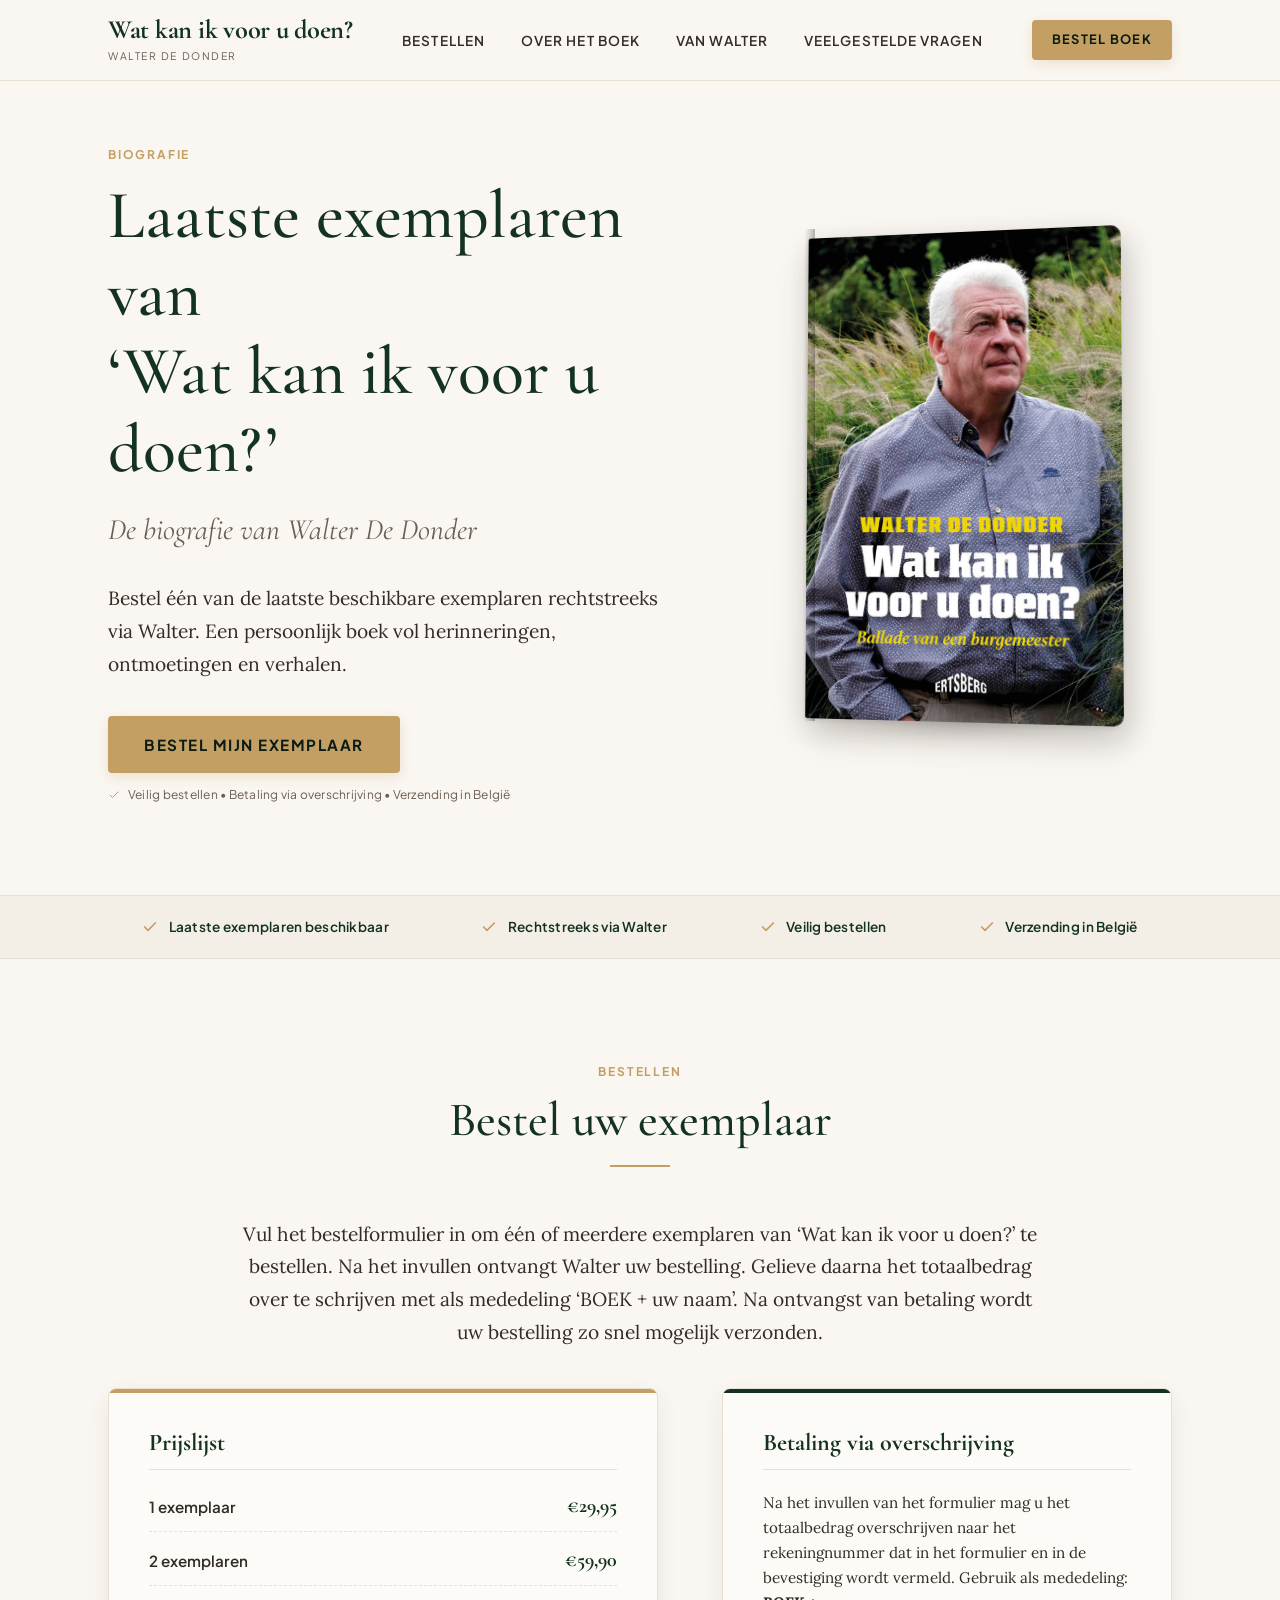
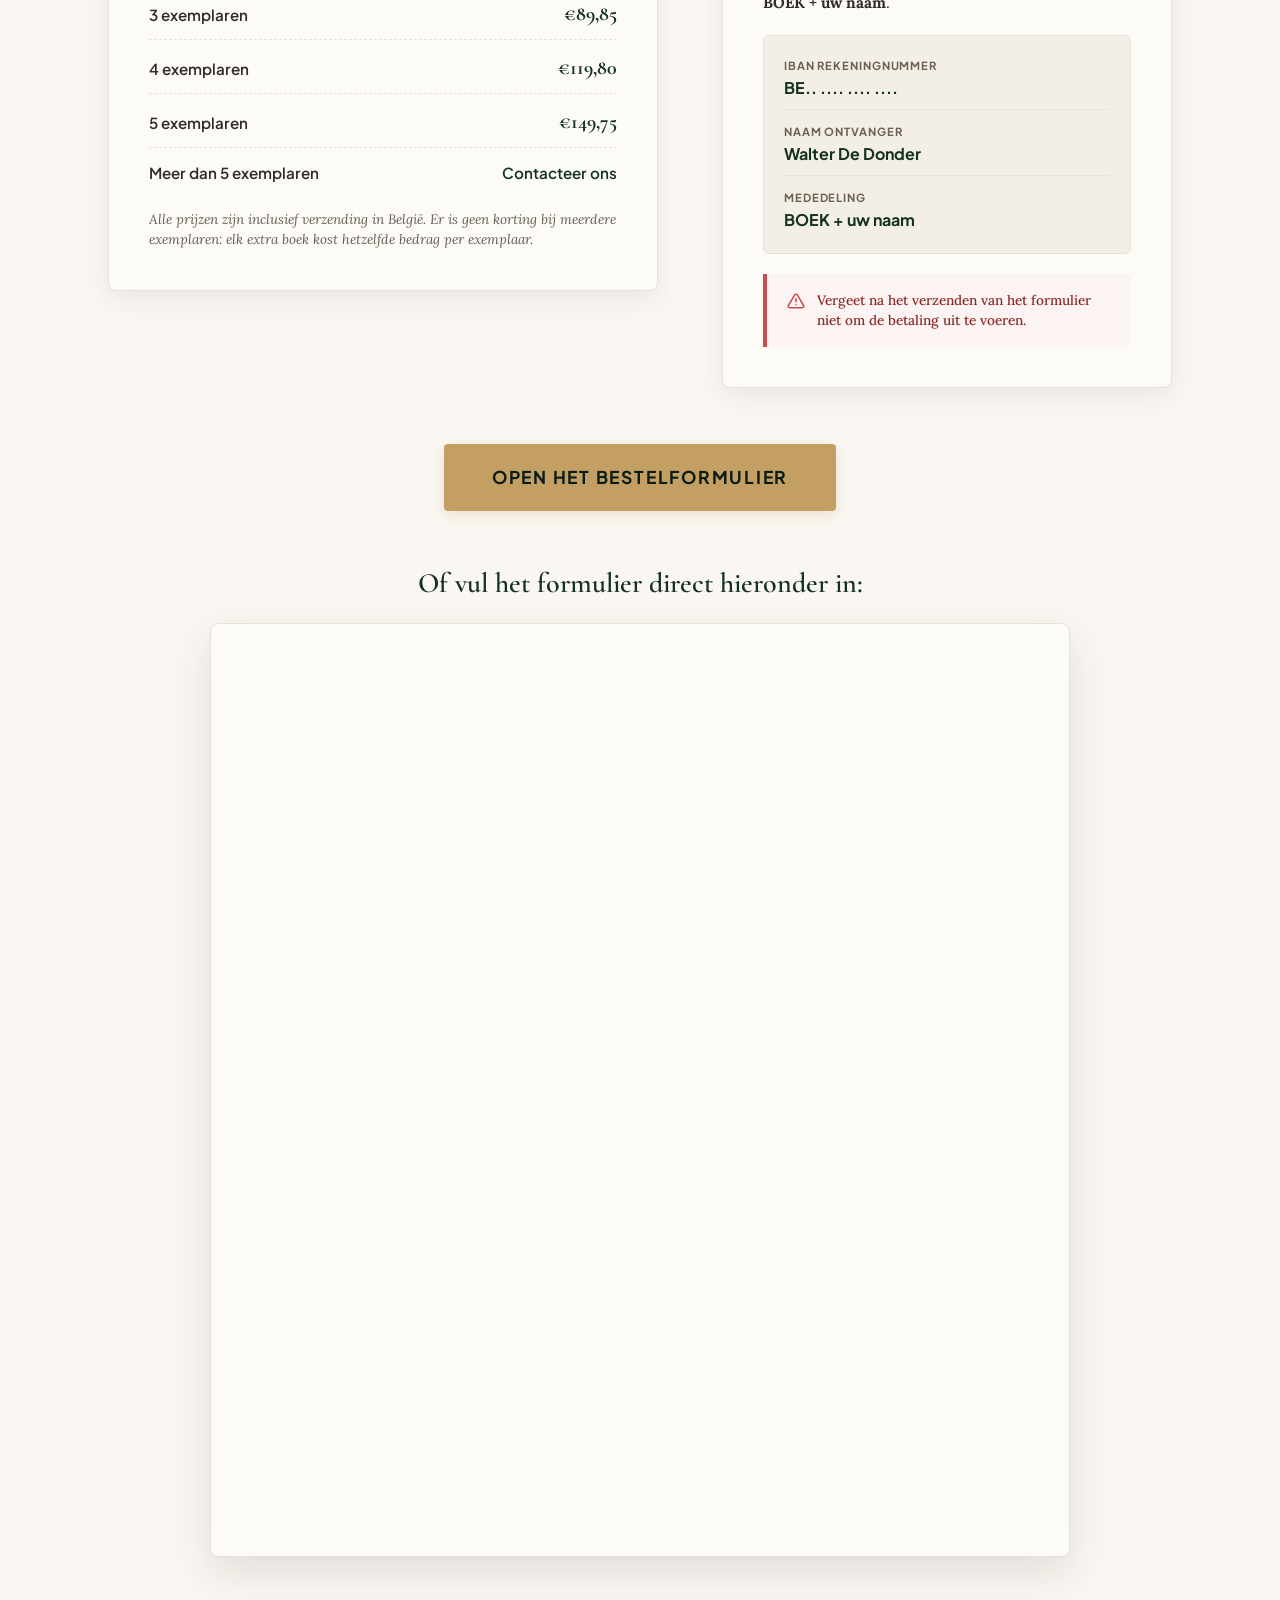
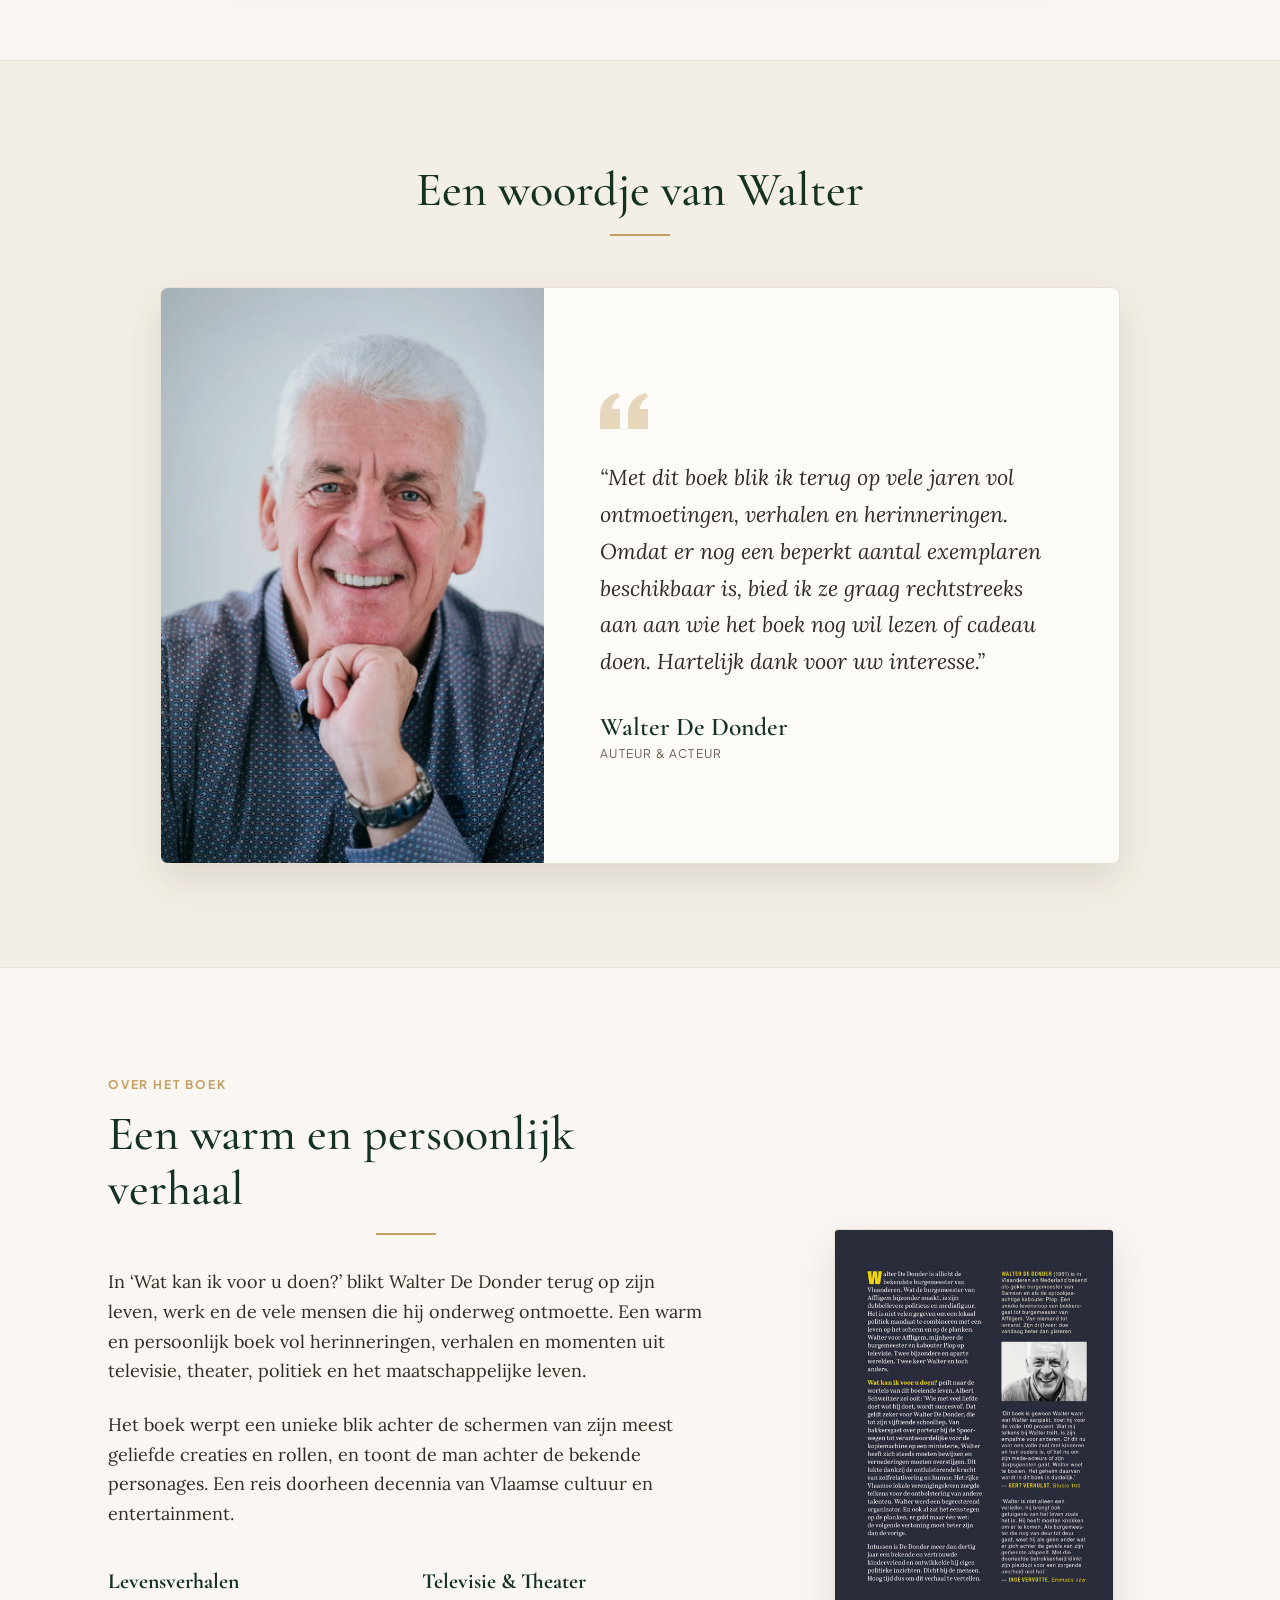
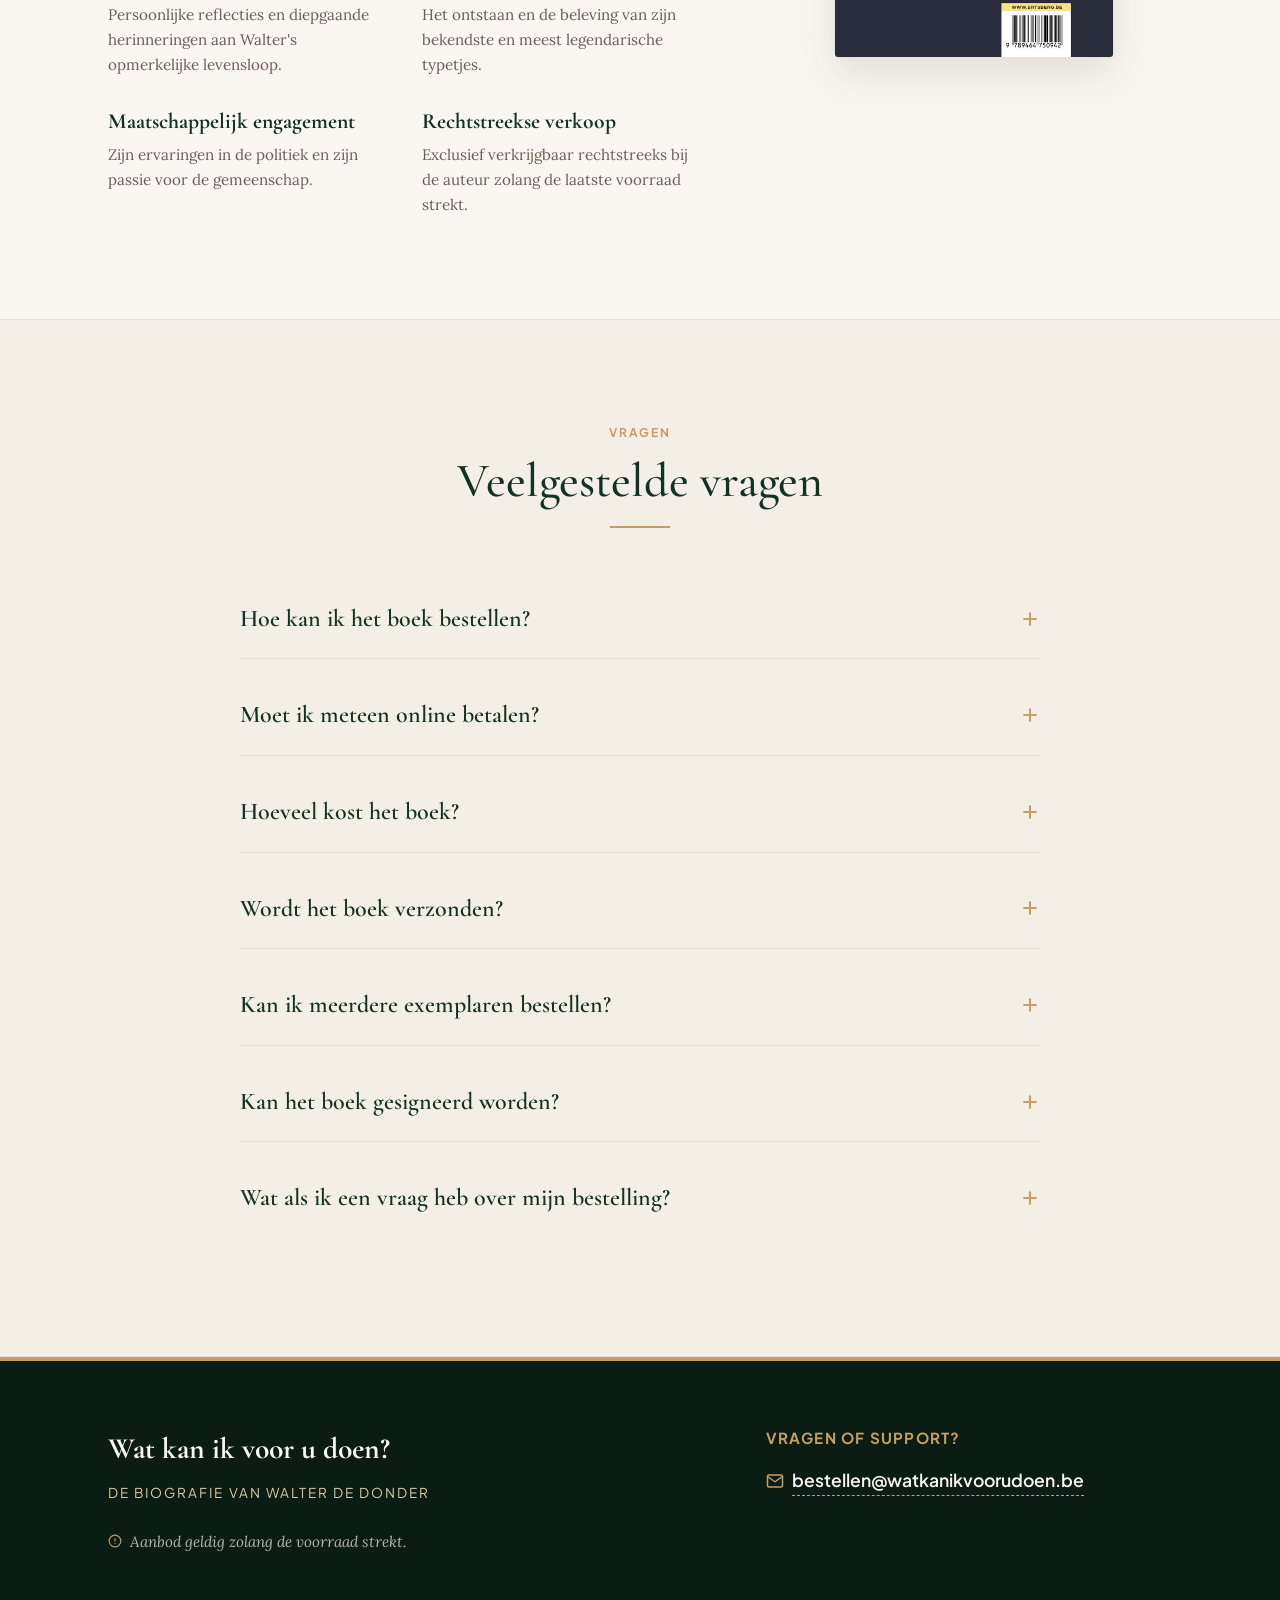
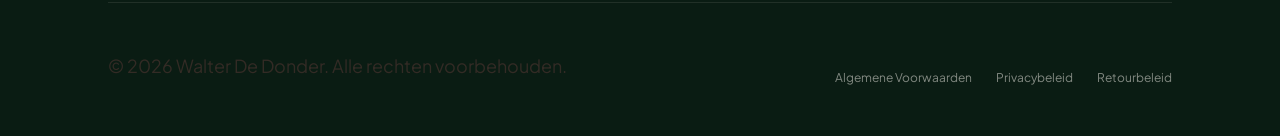
==== commit 65da7260: "new submit form" ====
--- a/index.html
+++ b/index.html
@@ -3,8 +3,22 @@
 <head>
   <meta charset="UTF-8">
   <meta name="viewport" content="width=device-width, initial-scale=1.0">
-  <meta name="description" content="Bestel de officiële biografie van Walter De Donder rechtstreeks. Een warm, persoonlijk boek vol herinneringen en verhalen. Beperkte oplage beschikbaar.">
+  <meta name="description" content="Bestel de officiële biografie van Walter De Donder rechtstreeks. Vul het bestelformulier in en betaal via overschrijving. Beperkte oplage.">
   <title>Wat kan ik voor u doen? - Biografie Walter De Donder</title>
+  
+  <!-- Open Graph / Facebook -->
+  <meta property="og:type" content="website">
+  <meta property="og:url" content="https://watkanikvoorudoen.be/">
+  <meta property="og:title" content="Wat kan ik voor u doen? - Biografie Walter De Donder">
+  <meta property="og:description" content="Bestel de officiële biografie van Walter De Donder rechtstreeks. Een warm, persoonlijk boek vol verhalen.">
+  <meta property="og:image" content="./front-medium-1325464744.jpg">
+
+  <!-- Twitter -->
+  <meta property="twitter:card" content="summary_large_image">
+  <meta property="twitter:title" content="Wat kan ik voor u doen? - Biografie Walter De Donder">
+  <meta property="twitter:description" content="Bestel de officiële biografie van Walter De Donder rechtstreeks. Een warm, persoonlijk boek vol verhalen.">
+  <meta property="twitter:image" content="./front-medium-1325464744.jpg">
+
   <link rel="stylesheet" href="styles.css">
 </head>
 <body>
@@ -19,10 +33,10 @@
       
       <nav aria-label="Hoofdnavigatie">
         <ul class="nav-links">
+          <li><a href="#bestellen" class="nav-link">Bestellen</a></li>
           <li><a href="#over-het-boek" class="nav-link">Over het boek</a></li>
           <li><a href="#woord-van-walter" class="nav-link">Van Walter</a></li>
           <li><a href="#faq" class="nav-link">Veelgestelde vragen</a></li>
-          <li><a href="#bestellen" class="nav-link">Bestellen</a></li>
         </ul>
       </nav>
 
@@ -47,18 +61,18 @@
         <div class="hero-content">
           <span class="uppercase-badge">Biografie</span>
           <h1 class="hero-title">Laatste exemplaren van <br><span class="text-green">‘Wat kan ik voor u doen?’</span></h1>
-          <p class="hero-subtitle">De officiële biografie van Walter De Donder</p>
+          <p class="hero-subtitle">De biografie van Walter De Donder</p>
           <p class="hero-text">
-            Bestel één van de laatste beschikbare exemplaren rechtstreeks via Walter. Een persoonlijk boek vol herinneringen, ontmoetingen en unieke verhalen uit televisie, theater en politiek.
+            Bestel één van de laatste beschikbare exemplaren rechtstreeks via Walter. Een persoonlijk boek vol herinneringen, ontmoetingen en verhalen.
           </p>
           <div class="hero-cta-group">
             <a href="#bestellen" class="btn-gold">Bestel mijn exemplaar</a>
             <div class="hero-small-print">
-              <!-- Security Shield Icon -->
+              <!-- Checkmark Icon -->
               <svg width="12" height="12" viewBox="0 0 24 24" fill="none" stroke="currentColor" stroke-width="2" stroke-linecap="round" stroke-linejoin="round" style="color: var(--gold-primary);">
-                <path d="M12 22s8-4 8-10V5l-8-3-8 3v7c0 6 8 10 8 10z"></path>
+                <polyline points="20 6 9 17 4 12"></polyline>
               </svg>
-              <span>Veilig online betalen • Verzending in België</span>
+              <span>Veilig bestellen • Betaling via overschrijving • Verzending in België</span>
             </div>
           </div>
         </div>
@@ -92,7 +106,7 @@
           <svg class="trust-icon" viewBox="0 0 24 24" fill="none" stroke="currentColor" stroke-width="2.5" stroke-linecap="round" stroke-linejoin="round">
             <polyline points="20 6 9 17 4 12"></polyline>
           </svg>
-          <span>Veilig online betalen</span>
+          <span>Veilig bestellen</span>
         </div>
         <div class="trust-item">
           <svg class="trust-icon" viewBox="0 0 24 24" fill="none" stroke="currentColor" stroke-width="2.5" stroke-linecap="round" stroke-linejoin="round">
@@ -103,46 +117,109 @@
       </div>
     </section>
 
-    <!-- 6. About the Book Section -->
-    <section id="over-het-boek" class="section">
-      <div class="container about-grid">
-        <div>
-          <span class="uppercase-badge">Over het boek</span>
-          <h2 class="section-title" style="text-align: left; margin-bottom: 2rem;">Een terugblik op een rijk leven</h2>
-          <p>
-            In <strong>‘Wat kan ik voor u doen?’</strong> blikt Walter De Donder terug op zijn leven, zijn werk en de vele bijzondere mensen die hij onderweg ontmoette. Dit warme en persoonlijke boek neemt u mee achter de schermen van iconische televisieproducties, theatershows, zijn politieke engagement en zijn maatschappelijke bijdragen.
+    <!-- 4. Order Section -->
+    <section id="bestellen" class="section">
+      <div class="container">
+        <span class="uppercase-badge" style="display: block; text-align: center;">Bestellen</span>
+        <h2 class="section-title">Bestel uw exemplaar</h2>
+        
+        <div class="order-intro-box" style="max-width: 800px; margin: 0 auto 2.5rem auto; text-align: center;">
+          <p class="order-intro-text">
+            Vul het bestelformulier in om één of meerdere exemplaren van ‘Wat kan ik voor u doen?’ te bestellen. Na het invullen ontvangt Walter uw bestelling. Gelieve daarna het totaalbedrag over te schrijven met als mededeling ‘BOEK + uw naam’. Na ontvangst van betaling wordt uw bestelling zo snel mogelijk verzonden.
           </p>
-          <p>
-            Het is een verhaal over passie, volharding en verbinding — geschreven met de warmte en humor die we van hem gewend zijn. Een absolute aanrader voor iedereen die meegenoten heeft van zijn rijke carrière.
-          </p>
-          
-          <div class="about-features-container">
-            <div class="about-feature">
-              <h4>Persoonlijke verhalen</h4>
-              <p>Walter vertelt openhartig over zijn jeugd, zijn drijfveren en de rollen die hem vormden.</p>
-            </div>
-            <div class="about-feature">
-              <h4>Unieke anekdotes</h4>
-              <p>Vol herinneringen aan bekende collega's, theateravonturen en politieke momenten.</p>
-            </div>
-            <div class="about-feature">
-              <h4>Fysiek exemplaar</h4>
-              <p>Een prachtig gebonden en kwalitatief afgewerkt boek om te koesteren of cadeau te doen.</p>
-            </div>
-            <div class="about-feature">
-              <h4>Directe levering</h4>
-              <p>Zorgvuldig verpakt en snel verzonden naar uw adres in heel België.</p>
-            </div>
-          </div>
-        </div>
-        
-        <div class="about-visual">
-          <img src="./back-medium-2609818483.jpg" alt="Achterkant van het boek 'Wat kan ik voor u doen?' met korte samenvatting" class="book-back-mockup" loading="lazy">
-        </div>
-      </div>
-    </section>
-
-    <!-- 5. Personal Section (Quote Card) -->
+        </div>
+
+        <div class="order-section-grid">
+          <!-- Prices Grid Card -->
+          <div class="pricing-table-card">
+            <h3 class="pricing-table-title">Prijslijst</h3>
+            <div class="pricing-rows">
+              <div class="pricing-row">
+                <span class="pricing-quantity">1 exemplaar</span>
+                <span class="pricing-price">€29,95</span>
+              </div>
+              <div class="pricing-row">
+                <span class="pricing-quantity">2 exemplaren</span>
+                <span class="pricing-price">€59,90</span>
+              </div>
+              <div class="pricing-row">
+                <span class="pricing-quantity">3 exemplaren</span>
+                <span class="pricing-price">€89,85</span>
+              </div>
+              <div class="pricing-row">
+                <span class="pricing-quantity">4 exemplaren</span>
+                <span class="pricing-price">€119,80</span>
+              </div>
+              <div class="pricing-row">
+                <span class="pricing-quantity">5 exemplaren</span>
+                <span class="pricing-price">€149,75</span>
+              </div>
+              <div class="pricing-row">
+                <span class="pricing-quantity">Meer dan 5 exemplaren</span>
+                <span class="pricing-price" style="font-size: 0.95rem; font-family: var(--font-ui); font-weight: 600;">Contacteer ons</span>
+              </div>
+            </div>
+            <p class="pricing-note">
+              Alle prijzen zijn inclusief verzending in België. Er is geen korting bij meerdere exemplaren: elk extra boek kost hetzelfde bedrag per exemplaar.
+            </p>
+          </div>
+
+          <!-- Payment Instruction Card -->
+          <div class="order-cards-stack">
+            <div class="bank-transfer-card">
+              <h3 class="pricing-table-title" style="border-bottom-color: var(--border-soft);">Betaling via overschrijving</h3>
+              <p style="font-size: 0.95rem; color: var(--text-main); margin-bottom: 1rem;">
+                Na het invullen van het formulier mag u het totaalbedrag overschrijven naar het rekeningnummer dat in het formulier en in de bevestiging wordt vermeld. Gebruik als mededeling: <strong>BOEK + uw naam</strong>.
+              </p>
+              
+              <div class="bank-transfer-details-box">
+                <div class="bank-detail-item">
+                  <span class="bank-detail-label">IBAN Rekeningnummer</span>
+                  <span class="bank-detail-value">BE.. .... .... ....</span>
+                </div>
+                <div class="bank-detail-item">
+                  <span class="bank-detail-label">Naam Ontvanger</span>
+                  <span class="bank-detail-value">Walter De Donder</span>
+                </div>
+                <div class="bank-detail-item">
+                  <span class="bank-detail-label">Mededeling</span>
+                  <span class="bank-detail-value">BOEK + uw naam</span>
+                </div>
+              </div>
+
+              <div class="payment-warning-alert">
+                <!-- Alert Triangle Icon -->
+                <svg viewBox="0 0 24 24" fill="none" stroke="currentColor" stroke-width="2" stroke-linecap="round" stroke-linejoin="round">
+                  <path d="M10.29 3.86L1.82 18a2 2 0 0 0 1.71 3h16.94a2 2 0 0 0 1.71-3L13.71 3.86a2 2 0 0 0-3.42 0z"></path>
+                  <line x1="12" y1="9" x2="12" y2="13"></line>
+                  <line x1="12" y1="17" x2="12.01" y2="17"></line>
+                </svg>
+                <span>Vergeet na het verzenden van het formulier niet om de betaling uit te voeren.</span>
+              </div>
+            </div>
+          </div>
+        </div>
+
+        <!-- Button to external form -->
+        <div style="text-align: center; margin-top: 1.5rem;">
+          <a href="https://docs.google.com/forms/d/e/1FAIpQLSf8lCA8fv37TI5fZyphGo7T4jYHxV9FC4fD4UoVIpT7WGqHnA/viewform?usp=dialog" class="btn-gold" target="_blank" rel="noopener noreferrer" style="font-size: 1.1rem; padding: 1.2rem 3rem;">
+            Open het bestelformulier
+          </a>
+        </div>
+
+        <!-- 5. Embedded Google Form (Optional Area) -->
+        <!-- U kunt dit in- of uitschakelen door de wrapper hieronder te verbergen of te tonen. -->
+        <div class="embedded-form-wrapper">
+          <h3 class="embedded-form-toggle-title">Of vul het formulier direct hieronder in:</h3>
+          <div class="embedded-form-container">
+            <iframe src="https://docs.google.com/forms/d/e/1FAIpQLSf8lCA8fv37TI5fZyphGo7T4jYHxV9FC4fD4UoVIpT7WGqHnA/viewform?embedded=true" width="100%" height="900" frameborder="0" marginheight="0" marginwidth="0">Laden…</iframe>
+          </div>
+        </div>
+
+      </div>
+    </section>
+
+    <!-- 6. Personal Quote Section -->
     <section id="woord-van-walter" class="section section-cream-card">
       <div class="container">
         <h2 class="section-title">Een woordje van Walter</h2>
@@ -171,70 +248,46 @@
       </div>
     </section>
 
-    <!-- 4. Product / Order Section -->
-    <section id="bestellen" class="section">
-      <div class="container product-grid">
-        <div class="product-info-panel">
-          <span class="uppercase-badge">Exclusieve verkoop</span>
-          <h2 class="section-title" style="text-align: left; margin-bottom: 1.5rem;">Haal uw exemplaar in huis</h2>
+    <!-- 7. About the Book Section -->
+    <section id="over-het-boek" class="section">
+      <div class="container about-grid">
+        <div>
+          <span class="uppercase-badge">Over het boek</span>
+          <h2 class="section-title" style="text-align: left; margin-bottom: 2rem;">Een warm en persoonlijk verhaal</h2>
           <p>
-            Dit boek wordt niet via massale kanalen of online giganten aangeboden. Dit is uw kans om een van de allerlaatste originele exemplaren rechtstreeks via Walter te bemachtigen. 
+            In ‘Wat kan ik voor u doen?’ blikt Walter De Donder terug op zijn leven, werk en de vele mensen die hij onderweg ontmoette. Een warm en persoonlijk boek vol herinneringen, verhalen en momenten uit televisie, theater, politiek en het maatschappelijke leven.
           </p>
           <p>
-            Perfect als geschenk voor fans van Vlaamse nostalgie, theater en cultuur, of als waardevol stuk geschiedenis voor uw eigen boekenkast.
+            Het boek werpt een unieke blik achter de schermen van zijn meest geliefde creaties en rollen, en toont de man achter de bekende personages. Een reis doorheen decennia van Vlaamse cultuur en entertainment.
           </p>
           
-          <ul style="list-style: none; margin-top: 1.5rem; display: flex; flex-direction: column; gap: 0.75rem;">
-            <li class="product-feature-item">
-              <svg viewBox="0 0 24 24" fill="none" stroke="currentColor" stroke-width="3" stroke-linecap="round" stroke-linejoin="round">
-                <polyline points="20 6 9 17 4 12"></polyline>
-              </svg>
-              <span>Kwalitatief gedrukte uitgave met hardcover</span>
-            </li>
-            <li class="product-feature-item">
-              <svg viewBox="0 0 24 24" fill="none" stroke="currentColor" stroke-width="3" stroke-linecap="round" stroke-linejoin="round">
-                <polyline points="20 6 9 17 4 12"></polyline>
-              </svg>
-              <span>Authentiek exemplaar uit de originele voorraad</span>
-            </li>
-            <li class="product-feature-item">
-              <svg viewBox="0 0 24 24" fill="none" stroke="currentColor" stroke-width="3" stroke-linecap="round" stroke-linejoin="round">
-                <polyline points="20 6 9 17 4 12"></polyline>
-              </svg>
-              <span>Snelle, veilige en traceerbare zending via Bpost</span>
-            </li>
-          </ul>
-        </div>
-
-        <div>
-          <div class="product-pricing-card">
-            <span class="badge-stock">
-              <span class="badge-stock-dot"></span>
-              Beperkte voorraad beschikbaar
-            </span>
-            <h3 class="product-title-card">Wat kan ik voor u doen?</h3>
-            <span class="product-author-card">Walter De Donder</span>
-            
-            <div class="price-box">
-              <span class="price-amount">€24,95</span>
-              <span class="price-sub">Exclusief €4,95 verzendkosten binnen België</span>
-            </div>
-            
-            <a href="PAYMENT_LINK_HERE" class="btn-gold" target="_blank" rel="noopener noreferrer">
-              Bestel mijn exemplaar
-            </a>
-            
-            <div class="payment-trust-logos">
-              <span>Veilig betalen via</span>
-              <!-- Simple Bancontact placeholder indication to build trust -->
-              <strong>Bancontact • iDEAL • Creditcard</strong>
-            </div>
-          </div>
-        </div>
-      </div>
-    </section>
-
-    <!-- 7. FAQ Section -->
+          <div class="about-features-container">
+            <div class="about-feature">
+              <h4>Levensverhalen</h4>
+              <p>Persoonlijke reflecties en diepgaande herinneringen aan Walter's opmerkelijke levensloop.</p>
+            </div>
+            <div class="about-feature">
+              <h4>Televisie & Theater</h4>
+              <p>Het ontstaan en de beleving van zijn bekendste en meest legendarische typetjes.</p>
+            </div>
+            <div class="about-feature">
+              <h4>Maatschappelijk engagement</h4>
+              <p>Zijn ervaringen in de politiek en zijn passie voor de gemeenschap.</p>
+            </div>
+            <div class="about-feature">
+              <h4>Rechtstreekse verkoop</h4>
+              <p>Exclusief verkrijgbaar rechtstreeks bij de auteur zolang de laatste voorraad strekt.</p>
+            </div>
+          </div>
+        </div>
+        
+        <div class="about-visual">
+          <img src="./back-medium-2609818483.jpg" alt="Achterkant van het boek 'Wat kan ik voor u doen?' met korte samenvatting" class="book-back-mockup" loading="lazy">
+        </div>
+      </div>
+    </section>
+
+    <!-- 8. FAQ Section -->
     <section id="faq" class="section section-cream-card">
       <div class="container">
         <span class="uppercase-badge" style="display: block; text-align: center;">Vragen</span>
@@ -252,22 +305,37 @@
                 </svg>
               </summary>
               <div class="faq-answer">
-                <p>Klik op de knop "Bestel mijn exemplaar". U wordt automatisch doorverwezen naar onze beveiligde betalingspagina waar u uw adresgegevens kunt invoeren en de betaling kunt afronden.</p>
-              </div>
-            </details>
-          </div>
-
-          <div class="faq-accordion">
-            <details class="faq-item">
-              <summary class="faq-question">
-                <span>Kan ik veilig online betalen?</span>
-                <svg class="faq-question-icon" viewBox="0 0 24 24" fill="none" stroke="currentColor" stroke-width="2.5" stroke-linecap="round" stroke-linejoin="round">
-                  <line x1="12" y1="5" x2="12" y2="19"></line>
-                  <line x1="5" y1="12" x2="19" y2="12"></line>
-                </svg>
-              </summary>
-              <div class="faq-answer">
-                <p>Ja, absoluut. Uw betaling wordt veilig verwerkt via onze erkende betaalpartner. U kunt betalen met Bancontact, iDEAL of creditcard in een volledig beveiligde SSL-omgeving.</p>
+                <p>Klik op ‘Open het bestelformulier’, vul uw gegevens in en verzend het formulier. Daarna schrijft u het totaalbedrag over met als mededeling ‘BOEK + uw naam’.</p>
+              </div>
+            </details>
+          </div>
+
+          <div class="faq-accordion">
+            <details class="faq-item">
+              <summary class="faq-question">
+                <span>Moet ik meteen online betalen?</span>
+                <svg class="faq-question-icon" viewBox="0 0 24 24" fill="none" stroke="currentColor" stroke-width="2.5" stroke-linecap="round" stroke-linejoin="round">
+                  <line x1="12" y1="5" x2="12" y2="19"></line>
+                  <line x1="5" y1="12" x2="19" y2="12"></line>
+                </svg>
+              </summary>
+              <div class="faq-answer">
+                <p>Neen. U vult eerst het bestelformulier in. Daarna schrijft u het totaalbedrag over via uw bankapp of online banking. Na ontvangst van betaling wordt uw bestelling verzonden.</p>
+              </div>
+            </details>
+          </div>
+
+          <div class="faq-accordion">
+            <details class="faq-item">
+              <summary class="faq-question">
+                <span>Hoeveel kost het boek?</span>
+                <svg class="faq-question-icon" viewBox="0 0 24 24" fill="none" stroke="currentColor" stroke-width="2.5" stroke-linecap="round" stroke-linejoin="round">
+                  <line x1="12" y1="5" x2="12" y2="19"></line>
+                  <line x1="5" y1="12" x2="19" y2="12"></line>
+                </svg>
+              </summary>
+              <div class="faq-answer">
+                <p>Eén exemplaar kost €29,95 inclusief verzending in België. Elk extra exemplaar kost opnieuw €29,95.</p>
               </div>
             </details>
           </div>
@@ -282,22 +350,7 @@
                 </svg>
               </summary>
               <div class="faq-answer">
-                <p>Ja, we verzenden alle boeken met zorg via Bpost binnen België. Na verzending ontvangt u een bevestiging.</p>
-              </div>
-            </details>
-          </div>
-
-          <div class="faq-accordion">
-            <details class="faq-item">
-              <summary class="faq-question">
-                <span>Hoe lang duurt de levering?</span>
-                <svg class="faq-question-icon" viewBox="0 0 24 24" fill="none" stroke="currentColor" stroke-width="2.5" stroke-linecap="round" stroke-linejoin="round">
-                  <line x1="12" y1="5" x2="12" y2="19"></line>
-                  <line x1="5" y1="12" x2="19" y2="12"></line>
-                </svg>
-              </summary>
-              <div class="faq-answer">
-                <p>De gemiddelde leveringstijd bedraagt 2 tot 4 werkdagen na ontvangst van uw betaling. We doen ons best om uw boek zo snel mogelijk op te sturen.</p>
+                <p>Ja, verzending in België is inbegrepen in de vermelde prijs.</p>
               </div>
             </details>
           </div>
@@ -312,22 +365,37 @@
                 </svg>
               </summary>
               <div class="faq-answer">
-                <p>Zeker. Op de betalingspagina kunt u eenvoudig het gewenste aantal boeken aanpassen voordat u afrekent.</p>
-              </div>
-            </details>
-          </div>
-
-          <div class="faq-accordion">
-            <details class="faq-item">
-              <summary class="faq-question">
-                <span>Wat als ik een vraag heb?</span>
-                <svg class="faq-question-icon" viewBox="0 0 24 24" fill="none" stroke="currentColor" stroke-width="2.5" stroke-linecap="round" stroke-linejoin="round">
-                  <line x1="12" y1="5" x2="12" y2="19"></line>
-                  <line x1="5" y1="12" x2="19" y2="12"></line>
-                </svg>
-              </summary>
-              <div class="faq-answer">
-                <p>Bij vragen over uw bestelling, levering of betaling kunt u contact met ons opnemen via <a href="mailto:bestellen@watkanikvoorudoen.be" style="color: var(--fg-deep-green); font-weight: 600;">bestellen@watkanikvoorudoen.be</a>. Wij trachten u binnen de 24 uur te antwoorden.</p>
+                <p>Ja. U kan meerdere exemplaren bestellen via het formulier. Voor meer dan 5 exemplaren nemen wij contact met u op.</p>
+              </div>
+            </details>
+          </div>
+
+          <div class="faq-accordion">
+            <details class="faq-item">
+              <summary class="faq-question">
+                <span>Kan het boek gesigneerd worden?</span>
+                <svg class="faq-question-icon" viewBox="0 0 24 24" fill="none" stroke="currentColor" stroke-width="2.5" stroke-linecap="round" stroke-linejoin="round">
+                  <line x1="12" y1="5" x2="12" y2="19"></line>
+                  <line x1="5" y1="12" x2="19" y2="12"></line>
+                </svg>
+              </summary>
+              <div class="faq-answer">
+                <p>U kan in het formulier aangeven of u graag een gesigneerd exemplaar wenst. Indien u een naam of persoonlijke boodschap wenst, kan u dat ook invullen.</p>
+              </div>
+            </details>
+          </div>
+
+          <div class="faq-accordion">
+            <details class="faq-item">
+              <summary class="faq-question">
+                <span>Wat als ik een vraag heb over mijn bestelling?</span>
+                <svg class="faq-question-icon" viewBox="0 0 24 24" fill="none" stroke="currentColor" stroke-width="2.5" stroke-linecap="round" stroke-linejoin="round">
+                  <line x1="12" y1="5" x2="12" y2="19"></line>
+                  <line x1="5" y1="12" x2="19" y2="12"></line>
+                </svg>
+              </summary>
+              <div class="faq-answer">
+                <p>Neem contact op via de contactgegevens onderaan deze pagina (bestellen@watkanikvoorudoen.be). Wij helpen u graag verder.</p>
               </div>
             </details>
           </div>
@@ -337,7 +405,7 @@
     </section>
   </main>
 
-  <!-- 8. Footer Section -->
+  <!-- 9. Footer Section -->
   <footer class="footer">
     <div class="container">
       <div class="footer-top">
--- a/styles.css
+++ b/styles.css
@@ -332,8 +332,8 @@
 
 .hero-grid {
   display: grid;
-  grid-template-columns: 1.1fr 0.9fr;
-  gap: clamp(2rem, 6vw, 5rem);
+  grid-template-columns: 1.15fr 0.85fr;
+  gap: clamp(2rem, 6vw, 4.5rem);
   align-items: center;
 }
 
@@ -392,30 +392,30 @@
 .book-mockup-wrapper {
   position: relative;
   perspective: 1200px;
-  max-width: 380px;
+  max-width: 320px;
   width: 100%;
 }
 
 .book-shadow {
   position: absolute;
-  bottom: -20px;
+  bottom: -15px;
   left: 5%;
   right: 5%;
-  height: 40px;
+  height: 30px;
   background: radial-gradient(ellipse at center, rgba(51, 43, 37, 0.25) 0%, rgba(51, 43, 37, 0) 70%);
-  filter: blur(10px);
+  filter: blur(8px);
   z-index: 1;
 }
 
 .book-3d {
   width: 100%;
   height: auto;
-  border-radius: 2px 12px 12px 2px;
+  border-radius: 2px 10px 10px 2px;
   box-shadow: 
     -2px 2px 5px rgba(0, 0, 0, 0.08),
-    5px 15px 35px rgba(51, 43, 37, 0.2),
-    0px 20px 45px rgba(51, 43, 37, 0.15);
-  transform: rotateY(-12deg) rotateX(4deg) rotateZ(-1deg);
+    5px 12px 30px rgba(51, 43, 37, 0.18),
+    0px 15px 40px rgba(51, 43, 37, 0.12);
+  transform: rotateY(-10deg) rotateX(3deg) rotateZ(-0.5deg);
   transform-style: preserve-3d;
   transition: var(--transition-smooth);
   display: block;
@@ -424,18 +424,18 @@
 }
 
 .book-mockup-wrapper:hover .book-3d {
-  transform: rotateY(-4deg) rotateX(2deg) rotateZ(0deg) translateY(-8px);
+  transform: rotateY(-2deg) rotateX(1.5deg) rotateZ(0deg) translateY(-6px);
   box-shadow: 
     -1px 1px 3px rgba(0, 0, 0, 0.05),
-    8px 25px 45px rgba(51, 43, 37, 0.25),
-    0px 30px 60px rgba(51, 43, 37, 0.18);
+    8px 22px 40px rgba(51, 43, 37, 0.22),
+    0px 25px 50px rgba(51, 43, 37, 0.15);
 }
 
 .book-spine-effect {
   position: absolute;
   top: 0;
   left: 0;
-  width: 16px;
+  width: 14px;
   height: 100%;
   background: linear-gradient(to right, rgba(255,255,255,0.18) 0%, rgba(255,255,255,0) 25%, rgba(0,0,0,0.12) 65%, rgba(0,0,0,0.28) 100%);
   z-index: 3;
@@ -445,7 +445,7 @@
 /* 3. Compact Trust Bar */
 .trust-bar {
   background-color: var(--bg-cream-card);
-  padding: 1.5rem 0;
+  padding: 1.25rem 0;
   border-top: 1px solid var(--border-soft);
   border-bottom: 1px solid var(--border-soft);
 }
@@ -469,40 +469,48 @@
 }
 
 .trust-icon {
-  width: 18px;
-  height: 18px;
+  width: 16px;
+  height: 16px;
   color: var(--gold-primary);
   flex-shrink: 0;
 }
 
-/* 4. Product/Order Section */
-.product-grid {
+/* 4. Order Section with Prices & Transfer */
+.order-section-grid {
   display: grid;
-  grid-template-columns: 1fr 1fr;
+  grid-template-columns: 1.1fr 0.9fr;
   gap: clamp(2rem, 5vw, 4.5rem);
-  align-items: center;
-}
-
-.product-info-panel {
+  align-items: flex-start;
+  margin-top: 2.5rem;
+  margin-bottom: 3.5rem;
+}
+
+.order-intro-box {
+  margin-bottom: 2rem;
+}
+
+.order-intro-text {
+  font-size: clamp(1.05rem, 2vw, 1.2rem);
+  line-height: 1.7;
+}
+
+.order-cards-stack {
   display: flex;
   flex-direction: column;
-}
-
-.product-pricing-card {
+  gap: 2rem;
+}
+
+.pricing-table-card {
   background-color: var(--bg-cream-light);
   border: 1px solid var(--border-soft);
   border-radius: 8px;
-  padding: clamp(2rem, 4vw, 3rem);
+  padding: clamp(1.5rem, 3.5vw, 2.5rem);
   box-shadow: var(--shadow-warm-md);
-  display: flex;
-  flex-direction: column;
-  align-items: center;
-  text-align: center;
   position: relative;
   overflow: hidden;
 }
 
-.product-pricing-card::before {
+.pricing-table-card::before {
   content: '';
   position: absolute;
   top: 0;
@@ -512,118 +520,172 @@
   background-color: var(--gold-primary);
 }
 
-.badge-stock {
-  background-color: #F8F1E5;
-  color: #8C6A3C;
+.pricing-table-title {
+  font-family: var(--font-title);
+  font-size: 1.5rem;
+  color: var(--fg-deep-green);
+  margin-bottom: 1.25rem;
+  font-weight: 700;
+  border-bottom: 1px solid var(--border-soft);
+  padding-bottom: 0.75rem;
+}
+
+.pricing-rows {
+  display: flex;
+  flex-direction: column;
+  gap: 0.75rem;
+  margin-bottom: 1.5rem;
+}
+
+.pricing-row {
+  display: flex;
+  justify-content: space-between;
+  align-items: center;
   font-family: var(--font-ui);
-  font-size: 0.75rem;
+  font-size: 0.95rem;
+  border-bottom: 1px dashed var(--border-soft);
+  padding-bottom: 0.5rem;
+}
+
+.pricing-row:last-child {
+  border-bottom: none;
+  padding-bottom: 0;
+}
+
+.pricing-quantity {
+  font-weight: 600;
+  color: var(--text-main);
+}
+
+.pricing-price {
+  font-family: var(--font-title);
+  font-size: 1.25rem;
   font-weight: 700;
-  padding: 0.35rem 0.85rem;
-  border-radius: 30px;
-  border: 1px solid rgba(195, 159, 99, 0.3);
-  margin-bottom: 1.5rem;
-  display: inline-flex;
-  align-items: center;
-  gap: 0.35rem;
-}
-
-.badge-stock-dot {
-  width: 6px;
-  height: 6px;
-  background-color: #8C6A3C;
-  border-radius: 50%;
-  display: inline-block;
-  animation: pulse-dot 2s infinite;
-}
-
-@keyframes pulse-dot {
-  0% { opacity: 0.4; }
-  50% { opacity: 1; }
-  100% { opacity: 0.4; }
-}
-
-.product-title-card {
-  font-family: var(--font-title);
-  font-size: 1.85rem;
-  color: var(--fg-deep-green);
-  margin-bottom: 0.5rem;
-}
-
-.product-author-card {
-  font-family: var(--font-ui);
+  color: var(--fg-deep-green);
+}
+
+.pricing-note {
+  font-family: var(--font-narrative);
+  font-style: italic;
   font-size: 0.85rem;
   color: var(--text-muted);
+  line-height: 1.5;
+}
+
+.bank-transfer-card {
+  background-color: var(--bg-cream-light);
+  border: 1px solid var(--border-soft);
+  border-radius: 8px;
+  padding: clamp(1.5rem, 3.5vw, 2.5rem);
+  box-shadow: var(--shadow-warm-md);
+  position: relative;
+  overflow: hidden;
+}
+
+.bank-transfer-card::before {
+  content: '';
+  position: absolute;
+  top: 0;
+  left: 0;
+  right: 0;
+  height: 4px;
+  background-color: var(--fg-deep-green);
+}
+
+.bank-transfer-details-box {
+  background-color: var(--bg-cream-card);
+  border: 1px solid var(--border-soft);
+  border-radius: 6px;
+  padding: 1.25rem;
+  margin: 1.25rem 0;
+  font-family: var(--font-ui);
+}
+
+.bank-detail-item {
+  display: flex;
+  flex-direction: column;
+  margin-bottom: 0.75rem;
+  border-bottom: 1px solid rgba(51, 43, 37, 0.05);
+  padding-bottom: 0.5rem;
+}
+
+.bank-detail-item:last-child {
+  margin-bottom: 0;
+  border-bottom: none;
+  padding-bottom: 0;
+}
+
+.bank-detail-label {
+  font-size: 0.7rem;
   text-transform: uppercase;
-  letter-spacing: 0.1em;
-  margin-bottom: 2rem;
-}
-
-.price-box {
-  display: flex;
-  flex-direction: column;
-  align-items: center;
-  margin-bottom: 2rem;
-}
-
-.price-amount {
+  letter-spacing: 0.08em;
+  color: var(--text-muted);
+  font-weight: 700;
+}
+
+.bank-detail-value {
+  font-size: 1rem;
+  font-weight: 700;
+  color: var(--fg-deep-green);
+  word-break: break-all;
+}
+
+.payment-warning-alert {
+  background-color: #FCF4F2; /* Soft warm warning red tint */
+  border-left: 4px solid #C94C4C; /* Soft red border */
+  padding: 1rem 1.25rem;
+  border-radius: 0 6px 6px 0;
+  font-size: 0.85rem;
+  color: #8C2A2A;
+  margin-top: 1.25rem;
+  font-weight: 500;
+  display: flex;
+  align-items: flex-start;
+  gap: 0.75rem;
+  line-height: 1.5;
+}
+
+.payment-warning-alert svg {
+  flex-shrink: 0;
+  width: 18px;
+  height: 18px;
+  color: #C94C4C;
+  margin-top: 2px;
+}
+
+/* Embedded Form Wrapper */
+.embedded-form-wrapper {
+  margin-top: 3.5rem;
+}
+
+.embedded-form-toggle-title {
   font-family: var(--font-title);
-  font-size: clamp(3rem, 6vw, 4rem);
-  font-weight: 500;
-  color: var(--fg-deep-green);
-  line-height: 1;
-}
-
-.price-sub {
-  font-family: var(--font-ui);
-  font-size: 0.75rem;
-  color: var(--text-muted);
-  margin-top: 0.5rem;
-}
-
-.product-features-list {
+  font-size: clamp(1.35rem, 3vw, 1.75rem);
+  color: var(--fg-deep-green);
+  margin-bottom: 1.5rem;
+  text-align: center;
+}
+
+.embedded-form-container {
+  background-color: var(--bg-cream-light);
+  border: 1px solid var(--border-soft);
+  border-radius: 8px;
+  padding: 1rem;
+  box-shadow: var(--shadow-warm-lg);
+  max-width: 860px;
+  margin: 0 auto;
+  overflow: hidden;
+}
+
+.embedded-form-container iframe {
+  border: none;
   width: 100%;
-  list-style: none;
-  margin-bottom: 2.25rem;
-  border-top: 1px solid var(--border-soft);
-  padding-top: 1.5rem;
-  text-align: left;
-}
-
-.product-feature-item {
-  font-size: 0.95rem;
-  margin-bottom: 0.85rem;
-  display: flex;
-  align-items: center;
-  gap: 0.75rem;
-  color: var(--text-main);
-}
-
-.product-feature-item svg {
-  width: 16px;
-  height: 16px;
-  color: var(--fg-deep-green);
-  flex-shrink: 0;
-}
-
-.product-pricing-card .btn-gold {
-  width: 100%;
-  padding-top: 1.15rem;
-  padding-bottom: 1.15rem;
-}
-
-.payment-trust-logos {
-  margin-top: 1.25rem;
-  font-family: var(--font-ui);
-  font-size: 0.7rem;
-  color: var(--text-muted);
-  text-transform: uppercase;
-  letter-spacing: 0.05em;
-  display: flex;
-  align-items: center;
-  gap: 0.75rem;
-}
-
-/* 5. Personal Section */
+  height: 900px;
+  background-color: transparent;
+  display: block;
+}
+
+/* 5. Personal Section (Quote Card) */
 .personal-card {
   background-color: var(--bg-cream-light);
   border: 1px solid var(--border-soft);
@@ -747,7 +809,7 @@
 }
 
 .book-back-mockup {
-  max-width: 320px;
+  max-width: 280px;
   width: 100%;
   height: auto;
   border-radius: 4px;
@@ -948,7 +1010,7 @@
 @media (max-width: 1023px) {
   .hero-grid {
     grid-template-columns: 1fr;
-    gap: 3.5rem;
+    gap: 3rem;
     text-align: center;
   }
 
@@ -960,13 +1022,9 @@
     align-items: center;
   }
 
-  .product-grid {
+  .order-section-grid {
     grid-template-columns: 1fr;
-    gap: 3rem;
-  }
-
-  .product-info-panel {
-    text-align: center;
+    gap: 2.5rem;
   }
 
   .product-features-list {
@@ -1024,11 +1082,13 @@
     justify-content: center; /* Center the logo for simplicity on mobile */
   }
 
+  /* Mobile-first 2x2 grid for Trust Bar */
   .trust-bar-container {
-    flex-direction: column;
-    align-items: flex-start;
-    padding-left: 2rem;
-    gap: 0.75rem;
+    display: grid;
+    grid-template-columns: 1fr 1fr;
+    gap: 1.25rem 0.5rem;
+    padding-left: clamp(1rem, 5vw, 2rem);
+    padding-right: clamp(1rem, 5vw, 2rem);
   }
 
   .about-features-container {
@@ -1040,4 +1100,12 @@
     align-items: center;
     text-align: center;
   }
-}
+  
+  .embedded-form-container {
+    padding: 0.25rem;
+  }
+  
+  .embedded-form-container iframe {
+    height: 1050px; /* Give it slightly more breathing room for mobile layout in form */
+  }
+}
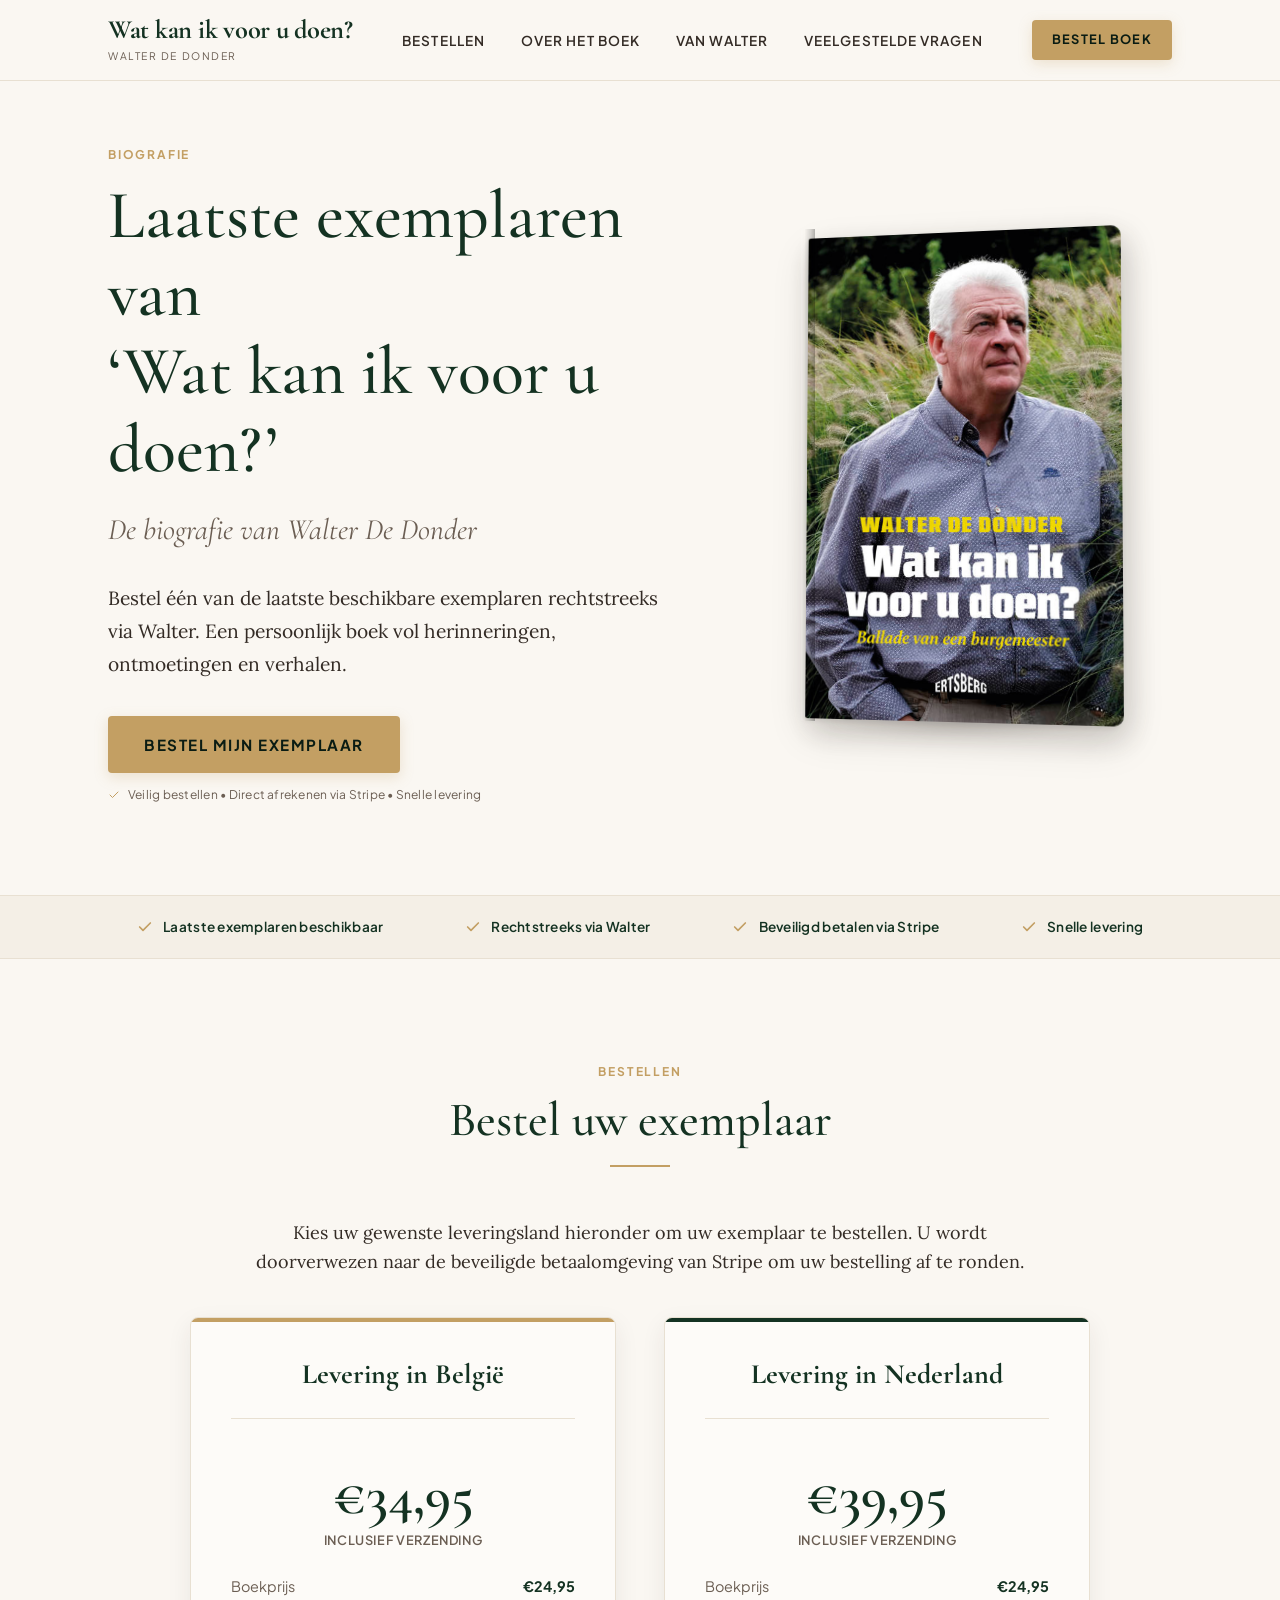
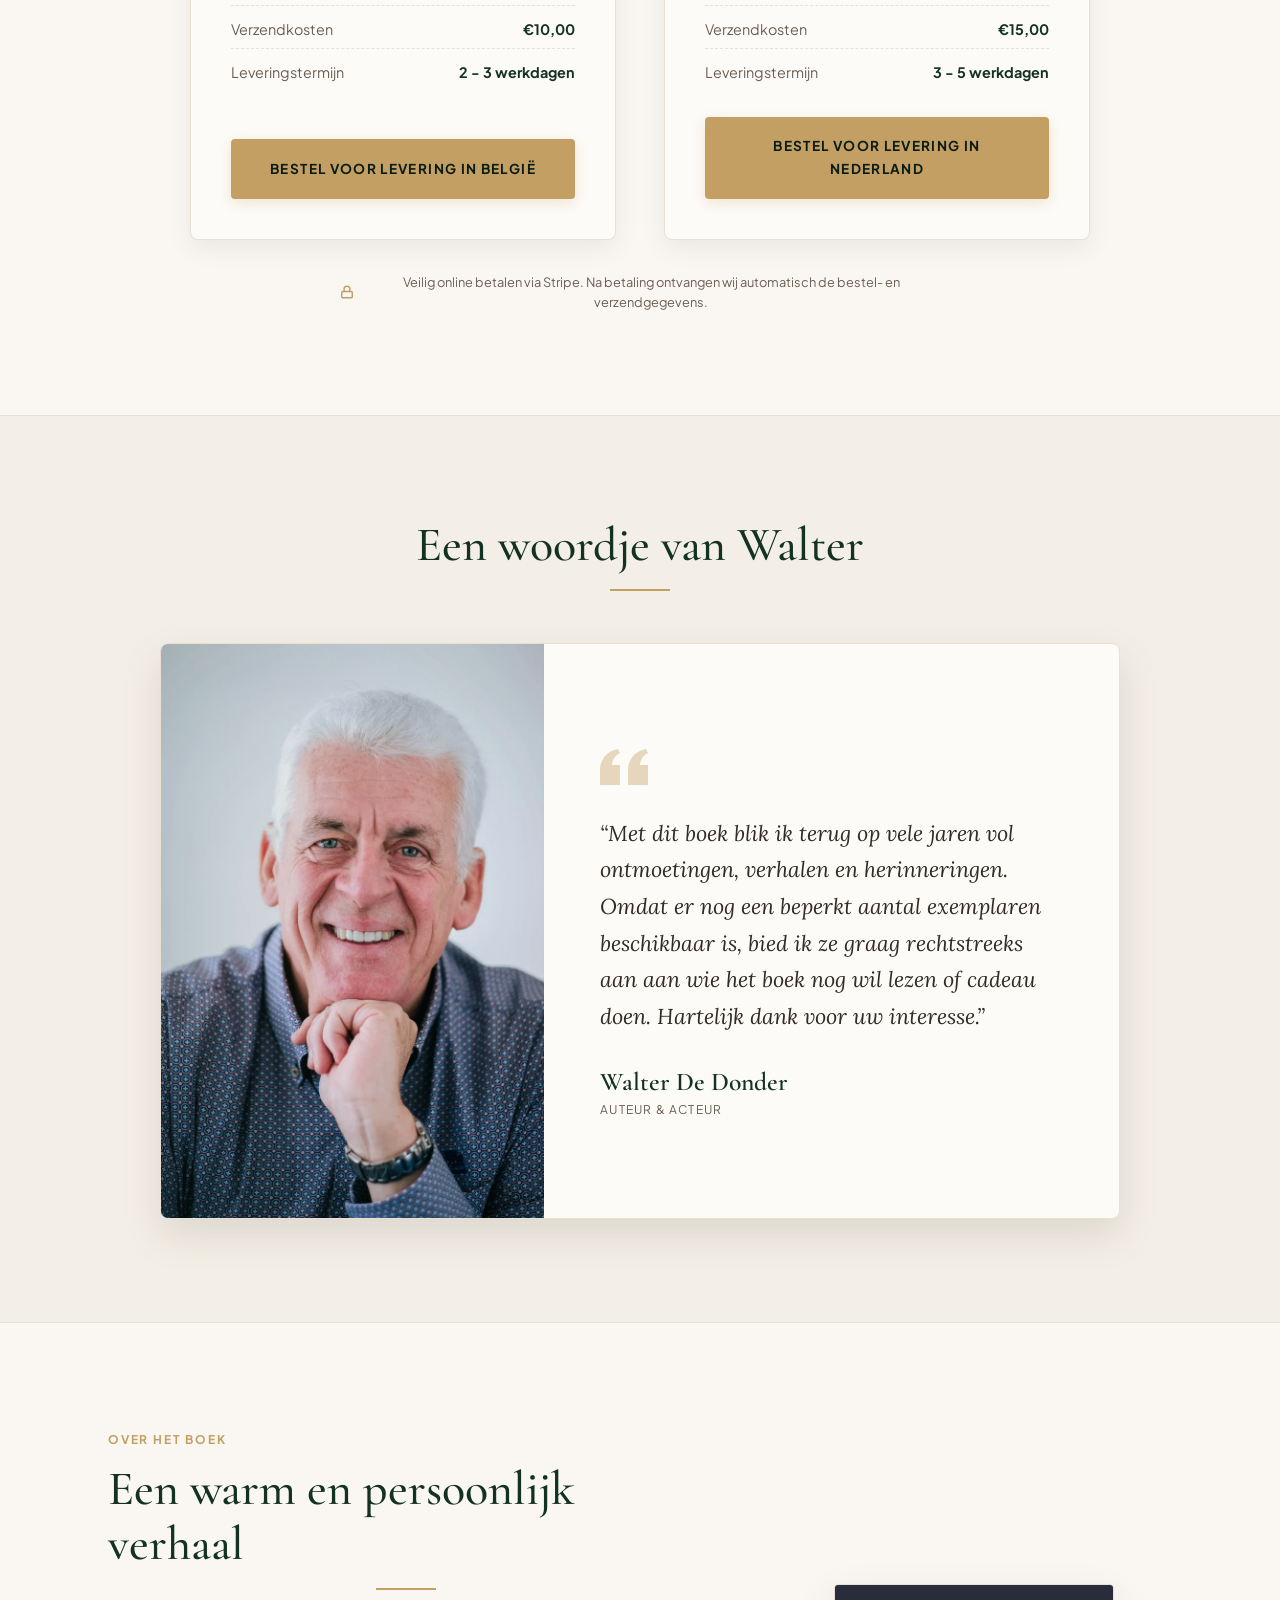
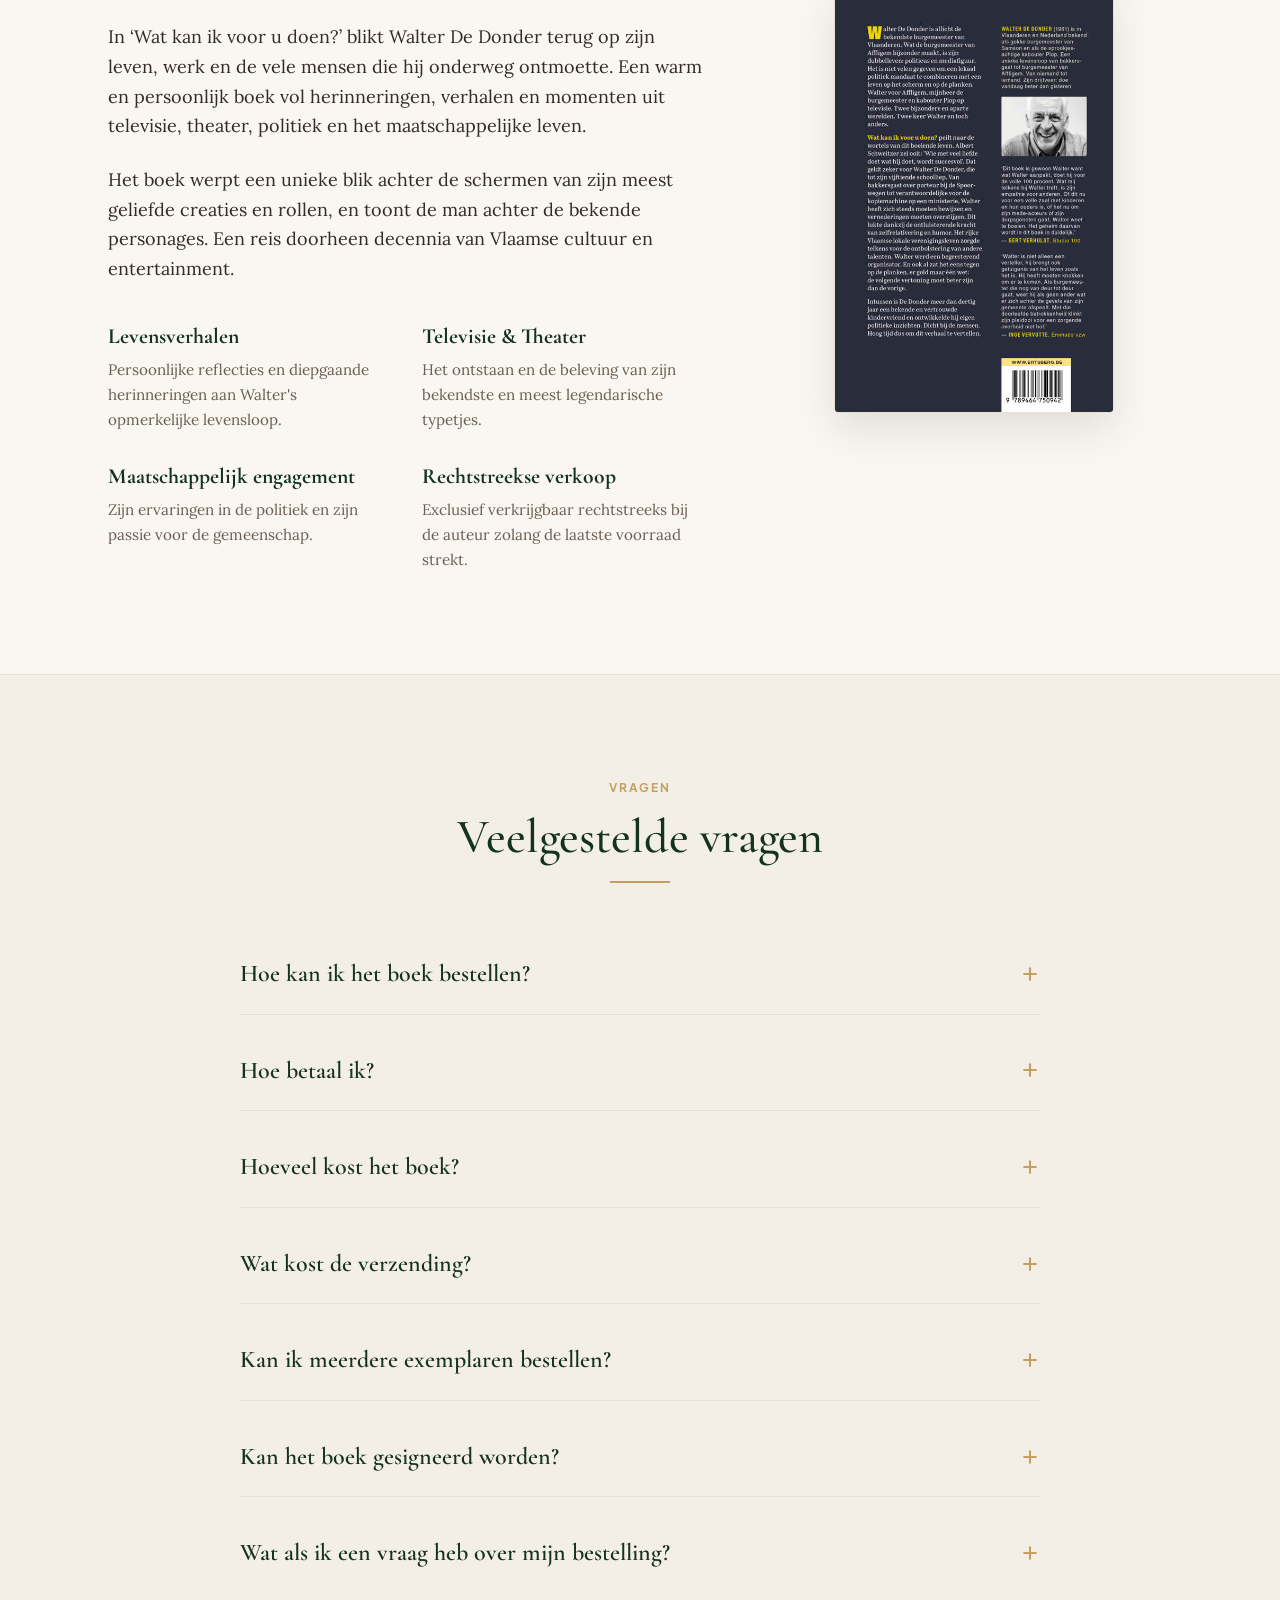
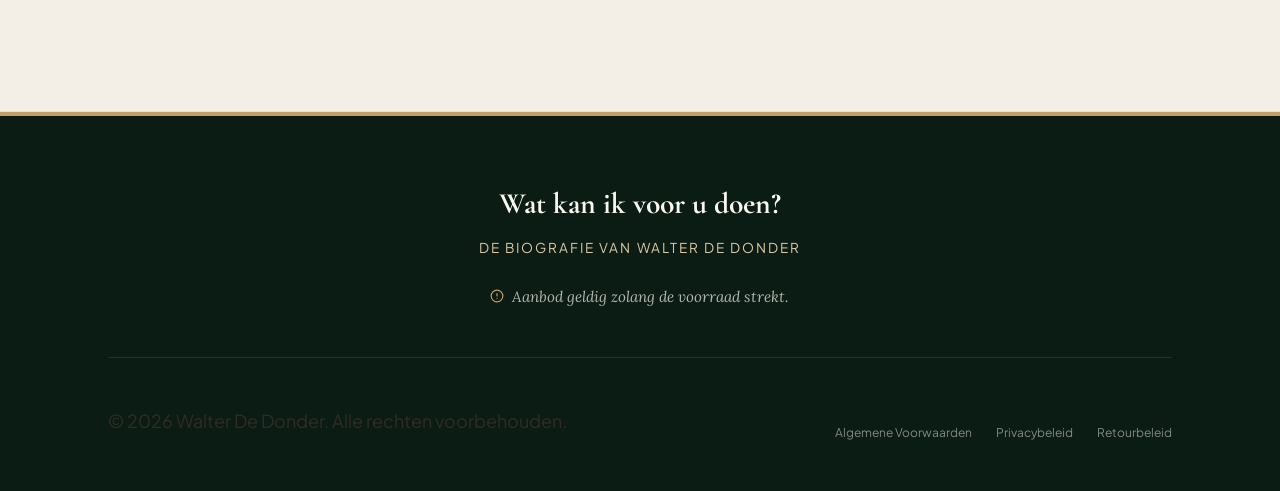
==== commit c6f7931e: "Payment method changes" ====
--- a/index.html
+++ b/index.html
@@ -3,7 +3,7 @@
 <head>
   <meta charset="UTF-8">
   <meta name="viewport" content="width=device-width, initial-scale=1.0">
-  <meta name="description" content="Bestel de officiële biografie van Walter De Donder rechtstreeks. Vul het bestelformulier in en betaal via overschrijving. Beperkte oplage.">
+  <meta name="description" content="Bestel de officiële biografie van Walter De Donder rechtstreeks. Betaal veilig en snel online via Stripe. Beperkte oplage.">
   <title>Wat kan ik voor u doen? - Biografie Walter De Donder</title>
   
   <!-- Open Graph / Facebook -->
@@ -72,7 +72,7 @@
               <svg width="12" height="12" viewBox="0 0 24 24" fill="none" stroke="currentColor" stroke-width="2" stroke-linecap="round" stroke-linejoin="round" style="color: var(--gold-primary);">
                 <polyline points="20 6 9 17 4 12"></polyline>
               </svg>
-              <span>Veilig bestellen • Betaling via overschrijving • Verzending in België</span>
+              <span>Veilig bestellen • Direct afrekenen via Stripe • Snelle levering</span>
             </div>
           </div>
         </div>
@@ -106,13 +106,13 @@
           <svg class="trust-icon" viewBox="0 0 24 24" fill="none" stroke="currentColor" stroke-width="2.5" stroke-linecap="round" stroke-linejoin="round">
             <polyline points="20 6 9 17 4 12"></polyline>
           </svg>
-          <span>Veilig bestellen</span>
+          <span>Beveiligd betalen via Stripe</span>
         </div>
         <div class="trust-item">
           <svg class="trust-icon" viewBox="0 0 24 24" fill="none" stroke="currentColor" stroke-width="2.5" stroke-linecap="round" stroke-linejoin="round">
             <polyline points="20 6 9 17 4 12"></polyline>
           </svg>
-          <span>Verzending in België</span>
+          <span>Snelle levering</span>
         </div>
       </div>
     </section>
@@ -123,103 +123,92 @@
         <span class="uppercase-badge" style="display: block; text-align: center;">Bestellen</span>
         <h2 class="section-title">Bestel uw exemplaar</h2>
         
-        <div class="order-intro-box" style="max-width: 800px; margin: 0 auto 2.5rem auto; text-align: center;">
+        <div class="order-intro-box" style="max-width: 800px; margin: 0 auto 1.5rem auto; text-align: center;">
           <p class="order-intro-text">
-            Vul het bestelformulier in om één of meerdere exemplaren van ‘Wat kan ik voor u doen?’ te bestellen. Na het invullen ontvangt Walter uw bestelling. Gelieve daarna het totaalbedrag over te schrijven met als mededeling ‘BOEK + uw naam’. Na ontvangst van betaling wordt uw bestelling zo snel mogelijk verzonden.
+            Kies uw gewenste leveringsland hieronder om uw exemplaar te bestellen. U wordt doorverwezen naar de beveiligde betaalomgeving van Stripe om uw bestelling af te ronden.
           </p>
         </div>
 
-        <div class="order-section-grid">
-          <!-- Prices Grid Card -->
-          <div class="pricing-table-card">
-            <h3 class="pricing-table-title">Prijslijst</h3>
-            <div class="pricing-rows">
-              <div class="pricing-row">
-                <span class="pricing-quantity">1 exemplaar</span>
-                <span class="pricing-price">€29,95</span>
-              </div>
-              <div class="pricing-row">
-                <span class="pricing-quantity">2 exemplaren</span>
-                <span class="pricing-price">€59,90</span>
-              </div>
-              <div class="pricing-row">
-                <span class="pricing-quantity">3 exemplaren</span>
-                <span class="pricing-price">€89,85</span>
-              </div>
-              <div class="pricing-row">
-                <span class="pricing-quantity">4 exemplaren</span>
-                <span class="pricing-price">€119,80</span>
-              </div>
-              <div class="pricing-row">
-                <span class="pricing-quantity">5 exemplaren</span>
-                <span class="pricing-price">€149,75</span>
-              </div>
-              <div class="pricing-row">
-                <span class="pricing-quantity">Meer dan 5 exemplaren</span>
-                <span class="pricing-price" style="font-size: 0.95rem; font-family: var(--font-ui); font-weight: 600;">Contacteer ons</span>
-              </div>
-            </div>
-            <p class="pricing-note">
-              Alle prijzen zijn inclusief verzending in België. Er is geen korting bij meerdere exemplaren: elk extra boek kost hetzelfde bedrag per exemplaar.
-            </p>
-          </div>
-
-          <!-- Payment Instruction Card -->
-          <div class="order-cards-stack">
-            <div class="bank-transfer-card">
-              <h3 class="pricing-table-title" style="border-bottom-color: var(--border-soft);">Betaling via overschrijving</h3>
-              <p style="font-size: 0.95rem; color: var(--text-main); margin-bottom: 1rem;">
-                Na het invullen van het formulier mag u het totaalbedrag overschrijven naar het rekeningnummer dat in het formulier en in de bevestiging wordt vermeld. Gebruik als mededeling: <strong>BOEK + uw naam</strong>.
-              </p>
-              
-              <div class="bank-transfer-details-box">
-                <div class="bank-detail-item">
-                  <span class="bank-detail-label">IBAN Rekeningnummer</span>
-                  <span class="bank-detail-value">BE.. .... .... ....</span>
-                </div>
-                <div class="bank-detail-item">
-                  <span class="bank-detail-label">Naam Ontvanger</span>
-                  <span class="bank-detail-value">Walter De Donder</span>
-                </div>
-                <div class="bank-detail-item">
-                  <span class="bank-detail-label">Mededeling</span>
-                  <span class="bank-detail-value">BOEK + uw naam</span>
-                </div>
-              </div>
-
-              <div class="payment-warning-alert">
-                <!-- Alert Triangle Icon -->
-                <svg viewBox="0 0 24 24" fill="none" stroke="currentColor" stroke-width="2" stroke-linecap="round" stroke-linejoin="round">
-                  <path d="M10.29 3.86L1.82 18a2 2 0 0 0 1.71 3h16.94a2 2 0 0 0 1.71-3L13.71 3.86a2 2 0 0 0-3.42 0z"></path>
-                  <line x1="12" y1="9" x2="12" y2="13"></line>
-                  <line x1="12" y1="17" x2="12.01" y2="17"></line>
-                </svg>
-                <span>Vergeet na het verzenden van het formulier niet om de betaling uit te voeren.</span>
-              </div>
-            </div>
-          </div>
-        </div>
-
-        <!-- Button to external form -->
-        <div style="text-align: center; margin-top: 1.5rem;">
-          <a href="https://docs.google.com/forms/d/e/1FAIpQLSf8lCA8fv37TI5fZyphGo7T4jYHxV9FC4fD4UoVIpT7WGqHnA/viewform?usp=dialog" class="btn-gold" target="_blank" rel="noopener noreferrer" style="font-size: 1.1rem; padding: 1.2rem 3rem;">
-            Open het bestelformulier
-          </a>
-        </div>
-
-        <!-- 5. Embedded Google Form (Optional Area) -->
-        <!-- U kunt dit in- of uitschakelen door de wrapper hieronder te verbergen of te tonen. -->
-        <div class="embedded-form-wrapper">
-          <h3 class="embedded-form-toggle-title">Of vul het formulier direct hieronder in:</h3>
-          <div class="embedded-form-container">
-            <iframe src="https://docs.google.com/forms/d/e/1FAIpQLSf8lCA8fv37TI5fZyphGo7T4jYHxV9FC4fD4UoVIpT7WGqHnA/viewform?embedded=true" width="100%" height="900" frameborder="0" marginheight="0" marginwidth="0">Laden…</iframe>
-          </div>
-        </div>
-
-      </div>
-    </section>
-
-    <!-- 6. Personal Quote Section -->
+        <!-- Stripe Options Grid -->
+        <div class="stripe-options-grid">
+          
+          <!-- Card 1: Belgium -->
+          <div class="stripe-card belgium">
+            <div class="stripe-card-header">
+              <h3 class="stripe-card-title">Levering in België</h3>
+            </div>
+            
+            <div class="stripe-price-container">
+              <span class="stripe-price-amount">€34,95</span>
+              <span class="stripe-price-label">Inclusief verzending</span>
+            </div>
+            
+            <ul class="stripe-details-list">
+              <li class="stripe-detail-item">
+                <span class="stripe-detail-label">Boekprijs</span>
+                <span class="stripe-detail-val">€24,95</span>
+              </li>
+              <li class="stripe-detail-item">
+                <span class="stripe-detail-label">Verzendkosten</span>
+                <span class="stripe-detail-val">€10,00</span>
+              </li>
+              <li class="stripe-detail-item">
+                <span class="stripe-detail-label">Leveringstermijn</span>
+                <span class="stripe-detail-val">2 - 3 werkdagen</span>
+              </li>
+            </ul>
+            
+            <a href="https://buy.stripe.com/3cIbIVb6ncSQ97d5P1enS02" class="btn-gold" target="_blank" rel="noopener noreferrer">
+              Bestel voor levering in België
+            </a>
+          </div>
+
+          <!-- Card 2: Netherlands -->
+          <div class="stripe-card netherlands">
+            <div class="stripe-card-header">
+              <h3 class="stripe-card-title">Levering in Nederland</h3>
+            </div>
+            
+            <div class="stripe-price-container">
+              <span class="stripe-price-amount">€39,95</span>
+              <span class="stripe-price-label">Inclusief verzending</span>
+            </div>
+            
+            <ul class="stripe-details-list">
+              <li class="stripe-detail-item">
+                <span class="stripe-detail-label">Boekprijs</span>
+                <span class="stripe-detail-val">€24,95</span>
+              </li>
+              <li class="stripe-detail-item">
+                <span class="stripe-detail-label">Verzendkosten</span>
+                <span class="stripe-detail-val">€15,00</span>
+              </li>
+              <li class="stripe-detail-item">
+                <span class="stripe-detail-label">Leveringstermijn</span>
+                <span class="stripe-detail-val">3 - 5 werkdagen</span>
+              </li>
+            </ul>
+            
+            <a href="https://buy.stripe.com/00weV7gqH9GEfvB0uHenS03" class="btn-gold" target="_blank" rel="noopener noreferrer">
+              Bestel voor levering in Nederland
+            </a>
+          </div>
+
+        </div>
+
+        <!-- Stripe Trust Note -->
+        <p class="stripe-trust-note">
+          <svg width="14" height="14" viewBox="0 0 24 24" fill="none" stroke="currentColor" stroke-width="2.5" stroke-linecap="round" stroke-linejoin="round">
+            <rect x="3" y="11" width="18" height="11" rx="2" ry="2"></rect>
+            <path d="M7 11V7a5 5 0 0 1 10 0v4"></path>
+          </svg>
+          <span>Veilig online betalen via Stripe. Na betaling ontvangen wij automatisch de bestel- en verzendgegevens.</span>
+        </p>
+
+      </div>
+    </section>
+
+    <!-- 5. Personal Section (Quote Card) -->
     <section id="woord-van-walter" class="section section-cream-card">
       <div class="container">
         <h2 class="section-title">Een woordje van Walter</h2>
@@ -248,7 +237,7 @@
       </div>
     </section>
 
-    <!-- 7. About the Book Section -->
+    <!-- 6. About the Book Section -->
     <section id="over-het-boek" class="section">
       <div class="container about-grid">
         <div>
@@ -287,7 +276,7 @@
       </div>
     </section>
 
-    <!-- 8. FAQ Section -->
+    <!-- 7. FAQ Section -->
     <section id="faq" class="section section-cream-card">
       <div class="container">
         <span class="uppercase-badge" style="display: block; text-align: center;">Vragen</span>
@@ -305,22 +294,22 @@
                 </svg>
               </summary>
               <div class="faq-answer">
-                <p>Klik op ‘Open het bestelformulier’, vul uw gegevens in en verzend het formulier. Daarna schrijft u het totaalbedrag over met als mededeling ‘BOEK + uw naam’.</p>
-              </div>
-            </details>
-          </div>
-
-          <div class="faq-accordion">
-            <details class="faq-item">
-              <summary class="faq-question">
-                <span>Moet ik meteen online betalen?</span>
-                <svg class="faq-question-icon" viewBox="0 0 24 24" fill="none" stroke="currentColor" stroke-width="2.5" stroke-linecap="round" stroke-linejoin="round">
-                  <line x1="12" y1="5" x2="12" y2="19"></line>
-                  <line x1="5" y1="12" x2="19" y2="12"></line>
-                </svg>
-              </summary>
-              <div class="faq-answer">
-                <p>Neen. U vult eerst het bestelformulier in. Daarna schrijft u het totaalbedrag over via uw bankapp of online banking. Na ontvangst van betaling wordt uw bestelling verzonden.</p>
+                <p>Kies België of Nederland in het bestelgedeelte en betaal veilig en snel online via de beveiligde checkout van Stripe.</p>
+              </div>
+            </details>
+          </div>
+
+          <div class="faq-accordion">
+            <details class="faq-item">
+              <summary class="faq-question">
+                <span>Hoe betaal ik?</span>
+                <svg class="faq-question-icon" viewBox="0 0 24 24" fill="none" stroke="currentColor" stroke-width="2.5" stroke-linecap="round" stroke-linejoin="round">
+                  <line x1="12" y1="5" x2="12" y2="19"></line>
+                  <line x1="5" y1="12" x2="19" y2="12"></line>
+                </svg>
+              </summary>
+              <div class="faq-answer">
+                <p>Je betaalt online via de beveiligde betaalpagina van Stripe met uw vertrouwde betaalmethode (Bancontact, iDEAL of creditcard).</p>
               </div>
             </details>
           </div>
@@ -335,22 +324,22 @@
                 </svg>
               </summary>
               <div class="faq-answer">
-                <p>Eén exemplaar kost €29,95 inclusief verzending in België. Elk extra exemplaar kost opnieuw €29,95.</p>
-              </div>
-            </details>
-          </div>
-
-          <div class="faq-accordion">
-            <details class="faq-item">
-              <summary class="faq-question">
-                <span>Wordt het boek verzonden?</span>
-                <svg class="faq-question-icon" viewBox="0 0 24 24" fill="none" stroke="currentColor" stroke-width="2.5" stroke-linecap="round" stroke-linejoin="round">
-                  <line x1="12" y1="5" x2="12" y2="19"></line>
-                  <line x1="5" y1="12" x2="19" y2="12"></line>
-                </svg>
-              </summary>
-              <div class="faq-answer">
-                <p>Ja, verzending in België is inbegrepen in de vermelde prijs.</p>
+                <p>Het boek zelf kost €24,95. Met verzending erbij betaalt u een vast totaalbedrag van €34,95 voor levering in België, of €39,95 voor levering in Nederland.</p>
+              </div>
+            </details>
+          </div>
+
+          <div class="faq-accordion">
+            <details class="faq-item">
+              <summary class="faq-question">
+                <span>Wat kost de verzending?</span>
+                <svg class="faq-question-icon" viewBox="0 0 24 24" fill="none" stroke="currentColor" stroke-width="2.5" stroke-linecap="round" stroke-linejoin="round">
+                  <line x1="12" y1="5" x2="12" y2="19"></line>
+                  <line x1="5" y1="12" x2="19" y2="12"></line>
+                </svg>
+              </summary>
+              <div class="faq-answer">
+                <p>Levering in België is inbegrepen in het totaal van €34,95. Levering in Nederland is inbegrepen in het totaal van €39,95.</p>
               </div>
             </details>
           </div>
@@ -365,7 +354,7 @@
                 </svg>
               </summary>
               <div class="faq-answer">
-                <p>Ja. U kan meerdere exemplaren bestellen via het formulier. Voor meer dan 5 exemplaren nemen wij contact met u op.</p>
+                <p>Ja. U kunt het aantal boeken eenvoudig aanpassen op de beveiligde checkout-pagina van Stripe voordat u afrekent.</p>
               </div>
             </details>
           </div>
@@ -380,7 +369,7 @@
                 </svg>
               </summary>
               <div class="faq-answer">
-                <p>U kan in het formulier aangeven of u graag een gesigneerd exemplaar wenst. Indien u een naam of persoonlijke boodschap wenst, kan u dat ook invullen.</p>
+                <p>Indien u een gesigneerd exemplaar of een specifieke boodschap wenst, kunt u dit na betaling per e-mail aan ons doorgeven (de contactgegevens vindt u op uw betaalbevestiging).</p>
               </div>
             </details>
           </div>
@@ -395,7 +384,7 @@
                 </svg>
               </summary>
               <div class="faq-answer">
-                <p>Neem contact op via de contactgegevens onderaan deze pagina (bestellen@watkanikvoorudoen.be). Wij helpen u graag verder.</p>
+                <p>U kunt na uw betaling reageren op de bevestigingsmail die u van Stripe ontvangt, of contact opnemen via de gegevens op uw betaalbewijs. Wij helpen u graag verder.</p>
               </div>
             </details>
           </div>
@@ -405,7 +394,7 @@
     </section>
   </main>
 
-  <!-- 9. Footer Section -->
+  <!-- 8. Footer Section -->
   <footer class="footer">
     <div class="container">
       <div class="footer-top">
@@ -421,17 +410,7 @@
             <span>Aanbod geldig zolang de voorraad strekt.</span>
           </p>
         </div>
-        
-        <div class="footer-contact">
-          <span class="footer-contact-title">Vragen of Support?</span>
-          <div class="footer-email-box">
-            <svg viewBox="0 0 24 24" fill="none" stroke="currentColor" stroke-width="2" stroke-linecap="round" stroke-linejoin="round" style="width: 18px; height: 18px; color: var(--gold-primary);">
-              <path d="M4 4h16c1.1 0 2 .9 2 2v12c0 1.1-.9 2-2 2H4c-1.1 0-2-.9-2-2V6c0-1.1.9-2 2-2z"></path>
-              <polyline points="22,6 12,13 2,6"></polyline>
-            </svg>
-            <a href="mailto:bestellen@watkanikvoorudoen.be" class="footer-email">bestellen@watkanikvoorudoen.be</a>
-          </div>
-        </div>
+        <!-- E-mail en contact support verwijderd op verzoek -->
       </div>
       
       <div class="footer-bottom">
--- a/styles.css
+++ b/styles.css
@@ -24,7 +24,6 @@
   --gold-border: #DDC8A4;       /* Subtle golden lines */
   
   --border-soft: #E8E0D2;       /* Warm soft borders */
-  --border-dark: #332B25;
   
   /* Fonts */
   --font-title: 'Cormorant Garamond', Georgia, serif;
@@ -187,20 +186,6 @@
   font-size: 0.8rem;
 }
 
-.btn-outline {
-  background: transparent;
-  border: 1px solid var(--border-soft);
-  color: var(--text-main);
-  box-shadow: none;
-}
-
-.btn-outline:hover {
-  background: var(--bg-cream-card);
-  border-color: var(--text-muted);
-  color: var(--fg-deep-green);
-  transform: translateY(-2px);
-}
-
 /* Shared Structures */
 .container {
   max-width: var(--container-width);
@@ -475,42 +460,34 @@
   flex-shrink: 0;
 }
 
-/* 4. Order Section with Prices & Transfer */
-.order-section-grid {
+/* 4. Stripe Checkout Layout */
+.stripe-options-grid {
   display: grid;
-  grid-template-columns: 1.1fr 0.9fr;
-  gap: clamp(2rem, 5vw, 4.5rem);
-  align-items: flex-start;
-  margin-top: 2.5rem;
-  margin-bottom: 3.5rem;
-}
-
-.order-intro-box {
-  margin-bottom: 2rem;
-}
-
-.order-intro-text {
-  font-size: clamp(1.05rem, 2vw, 1.2rem);
-  line-height: 1.7;
-}
-
-.order-cards-stack {
-  display: flex;
-  flex-direction: column;
-  gap: 2rem;
-}
-
-.pricing-table-card {
+  grid-template-columns: 1fr 1fr;
+  gap: clamp(1.5rem, 4vw, 3rem);
+  max-width: 900px;
+  margin: 2.5rem auto 2rem auto;
+}
+
+.stripe-card {
   background-color: var(--bg-cream-light);
   border: 1px solid var(--border-soft);
   border-radius: 8px;
-  padding: clamp(1.5rem, 3.5vw, 2.5rem);
+  padding: clamp(1.5rem, 4vw, 2.5rem);
   box-shadow: var(--shadow-warm-md);
+  display: flex;
+  flex-direction: column;
   position: relative;
   overflow: hidden;
-}
-
-.pricing-table-card::before {
+  transition: var(--transition-smooth);
+}
+
+.stripe-card:hover {
+  transform: translateY(-4px);
+  box-shadow: var(--shadow-warm-lg);
+}
+
+.stripe-card::before {
   content: '';
   position: absolute;
   top: 0;
@@ -520,169 +497,106 @@
   background-color: var(--gold-primary);
 }
 
-.pricing-table-title {
+.stripe-card.netherlands::before {
+  background-color: var(--fg-deep-green);
+}
+
+.stripe-card-header {
+  border-bottom: 1px solid var(--border-soft);
+  padding-bottom: 1.25rem;
+  margin-bottom: 1.5rem;
+  text-align: center;
+}
+
+.stripe-card-title {
   font-family: var(--font-title);
-  font-size: 1.5rem;
-  color: var(--fg-deep-green);
-  margin-bottom: 1.25rem;
+  font-size: 1.75rem;
+  color: var(--fg-deep-green);
   font-weight: 700;
-  border-bottom: 1px solid var(--border-soft);
-  padding-bottom: 0.75rem;
-}
-
-.pricing-rows {
+  margin-bottom: 0.5rem;
+}
+
+.stripe-price-container {
+  display: flex;
+  flex-direction: column;
+  align-items: center;
+  margin: 1.5rem 0;
+}
+
+.stripe-price-amount {
+  font-family: var(--font-title);
+  font-size: clamp(2.75rem, 5vw, 3.5rem);
+  font-weight: 600;
+  color: var(--fg-deep-green);
+  line-height: 1;
+}
+
+.stripe-price-label {
+  font-family: var(--font-ui);
+  font-size: 0.8rem;
+  color: var(--text-muted);
+  margin-top: 0.4rem;
+  text-transform: uppercase;
+  letter-spacing: 0.05em;
+  font-weight: 600;
+}
+
+.stripe-details-list {
+  list-style: none;
+  margin-bottom: 2rem;
   display: flex;
   flex-direction: column;
   gap: 0.75rem;
-  margin-bottom: 1.5rem;
-}
-
-.pricing-row {
+}
+
+.stripe-detail-item {
+  font-family: var(--font-ui);
+  font-size: 0.9rem;
+  color: var(--text-main);
   display: flex;
   justify-content: space-between;
-  align-items: center;
-  font-family: var(--font-ui);
-  font-size: 0.95rem;
   border-bottom: 1px dashed var(--border-soft);
-  padding-bottom: 0.5rem;
-}
-
-.pricing-row:last-child {
+  padding-bottom: 0.4rem;
+}
+
+.stripe-detail-item:last-child {
   border-bottom: none;
   padding-bottom: 0;
 }
 
-.pricing-quantity {
-  font-weight: 600;
-  color: var(--text-main);
-}
-
-.pricing-price {
-  font-family: var(--font-title);
-  font-size: 1.25rem;
+.stripe-detail-label {
+  color: var(--text-muted);
+}
+
+.stripe-detail-val {
   font-weight: 700;
   color: var(--fg-deep-green);
 }
 
-.pricing-note {
-  font-family: var(--font-narrative);
-  font-style: italic;
+.stripe-card .btn-gold {
+  width: 100%;
+  margin-top: auto;
+  padding: 1.15rem 1.5rem;
   font-size: 0.85rem;
+}
+
+.stripe-trust-note {
+  font-family: var(--font-ui);
+  font-size: 0.8rem;
   color: var(--text-muted);
-  line-height: 1.5;
-}
-
-.bank-transfer-card {
-  background-color: var(--bg-cream-light);
-  border: 1px solid var(--border-soft);
-  border-radius: 8px;
-  padding: clamp(1.5rem, 3.5vw, 2.5rem);
-  box-shadow: var(--shadow-warm-md);
-  position: relative;
-  overflow: hidden;
-}
-
-.bank-transfer-card::before {
-  content: '';
-  position: absolute;
-  top: 0;
-  left: 0;
-  right: 0;
-  height: 4px;
-  background-color: var(--fg-deep-green);
-}
-
-.bank-transfer-details-box {
-  background-color: var(--bg-cream-card);
-  border: 1px solid var(--border-soft);
-  border-radius: 6px;
-  padding: 1.25rem;
-  margin: 1.25rem 0;
-  font-family: var(--font-ui);
-}
-
-.bank-detail-item {
-  display: flex;
-  flex-direction: column;
-  margin-bottom: 0.75rem;
-  border-bottom: 1px solid rgba(51, 43, 37, 0.05);
-  padding-bottom: 0.5rem;
-}
-
-.bank-detail-item:last-child {
-  margin-bottom: 0;
-  border-bottom: none;
-  padding-bottom: 0;
-}
-
-.bank-detail-label {
-  font-size: 0.7rem;
-  text-transform: uppercase;
-  letter-spacing: 0.08em;
-  color: var(--text-muted);
-  font-weight: 700;
-}
-
-.bank-detail-value {
-  font-size: 1rem;
-  font-weight: 700;
-  color: var(--fg-deep-green);
-  word-break: break-all;
-}
-
-.payment-warning-alert {
-  background-color: #FCF4F2; /* Soft warm warning red tint */
-  border-left: 4px solid #C94C4C; /* Soft red border */
-  padding: 1rem 1.25rem;
-  border-radius: 0 6px 6px 0;
-  font-size: 0.85rem;
-  color: #8C2A2A;
-  margin-top: 1.25rem;
-  font-weight: 500;
-  display: flex;
-  align-items: flex-start;
-  gap: 0.75rem;
-  line-height: 1.5;
-}
-
-.payment-warning-alert svg {
+  text-align: center;
+  max-width: 600px;
+  margin: 2rem auto 0 auto;
+  line-height: 1.6;
+  display: flex;
+  align-items: center;
+  justify-content: center;
+  gap: 0.5rem;
+}
+
+.stripe-trust-note svg {
+  color: var(--gold-primary);
   flex-shrink: 0;
-  width: 18px;
-  height: 18px;
-  color: #C94C4C;
-  margin-top: 2px;
-}
-
-/* Embedded Form Wrapper */
-.embedded-form-wrapper {
-  margin-top: 3.5rem;
-}
-
-.embedded-form-toggle-title {
-  font-family: var(--font-title);
-  font-size: clamp(1.35rem, 3vw, 1.75rem);
-  color: var(--fg-deep-green);
-  margin-bottom: 1.5rem;
-  text-align: center;
-}
-
-.embedded-form-container {
-  background-color: var(--bg-cream-light);
-  border: 1px solid var(--border-soft);
-  border-radius: 8px;
-  padding: 1rem;
-  box-shadow: var(--shadow-warm-lg);
-  max-width: 860px;
-  margin: 0 auto;
-  overflow: hidden;
-}
-
-.embedded-form-container iframe {
-  border: none;
-  width: 100%;
-  height: 900px;
-  background-color: transparent;
-  display: block;
 }
 
 /* 5. Personal Section (Quote Card) */
@@ -905,9 +819,9 @@
 }
 
 .footer-top {
-  display: grid;
-  grid-template-columns: 1.2fr 0.8fr;
-  gap: 3rem;
+  display: flex;
+  justify-content: center;
+  text-align: center;
   margin-bottom: 3rem;
   border-bottom: 1px solid rgba(232, 224, 210, 0.1);
   padding-bottom: 3rem;
@@ -940,40 +854,8 @@
   color: rgba(250, 246, 240, 0.7);
   display: flex;
   align-items: center;
+  justify-content: center;
   gap: 0.5rem;
-}
-
-.footer-contact {
-  display: flex;
-  flex-direction: column;
-  gap: 1rem;
-}
-
-.footer-contact-title {
-  font-size: 0.95rem;
-  font-weight: 700;
-  text-transform: uppercase;
-  letter-spacing: 0.08em;
-  color: var(--gold-primary);
-}
-
-.footer-email-box {
-  display: inline-flex;
-  align-items: center;
-  gap: 0.5rem;
-}
-
-.footer-email {
-  font-size: 1.1rem;
-  font-weight: 600;
-  color: #FAF6F0;
-  text-decoration: none;
-  border-bottom: 1px dashed var(--gold-primary);
-  transition: var(--transition-fast);
-}
-
-.footer-email:hover {
-  color: var(--gold-primary);
 }
 
 .footer-bottom {
@@ -1000,6 +882,67 @@
 
 .footer-link:hover {
   color: #FAF6F0;
+}
+
+/* 9. Thank You Page Layout */
+.thankyou-wrapper {
+  min-height: calc(100vh - 80px); /* Fill screen minus header */
+  display: flex;
+  align-items: center;
+  justify-content: center;
+  padding: 2rem 1.25rem;
+}
+
+.thankyou-card {
+  background-color: var(--bg-cream-light);
+  border: 1px solid var(--border-soft);
+  border-radius: 8px;
+  padding: clamp(2rem, 5vw, 3.5rem);
+  box-shadow: var(--shadow-warm-lg);
+  max-width: 600px;
+  width: 100%;
+  text-align: center;
+  position: relative;
+  overflow: hidden;
+}
+
+.thankyou-card::before {
+  content: '';
+  position: absolute;
+  top: 0;
+  left: 0;
+  right: 0;
+  height: 4px;
+  background-color: var(--gold-primary);
+}
+
+.thankyou-success-icon {
+  width: 64px;
+  height: 64px;
+  color: var(--fg-deep-green);
+  background-color: #E8F0EA;
+  border-radius: 50%;
+  display: inline-flex;
+  align-items: center;
+  justify-content: center;
+  margin-bottom: 2rem;
+}
+
+.thankyou-success-icon svg {
+  width: 32px;
+  height: 32px;
+}
+
+.thankyou-title {
+  font-size: clamp(2rem, 4vw, 2.5rem);
+  margin-bottom: 1rem;
+}
+
+.thankyou-text {
+  font-size: 1.1rem;
+  color: var(--text-main);
+  line-height: 1.7;
+  margin-bottom: 2.25rem;
 }
 
 /* -------------------------------------------------------------
@@ -1022,15 +965,10 @@
     align-items: center;
   }
 
-  .order-section-grid {
+  .stripe-options-grid {
     grid-template-columns: 1fr;
-    gap: 2.5rem;
-  }
-
-  .product-features-list {
-    display: inline-block;
-    max-width: 450px;
-    margin: 0 auto 2.25rem auto;
+    max-width: 480px;
+    gap: 2rem;
   }
 
   .personal-grid {
@@ -1049,11 +987,6 @@
 
   .about-visual {
     order: -1; /* Place image on top on mobile/tablet */
-  }
-
-  .footer-top {
-    grid-template-columns: 1fr;
-    gap: 2rem;
   }
 }
 
@@ -1100,12 +1033,4 @@
     align-items: center;
     text-align: center;
   }
-  
-  .embedded-form-container {
-    padding: 0.25rem;
-  }
-  
-  .embedded-form-container iframe {
-    height: 1050px; /* Give it slightly more breathing room for mobile layout in form */
-  }
-}
+}
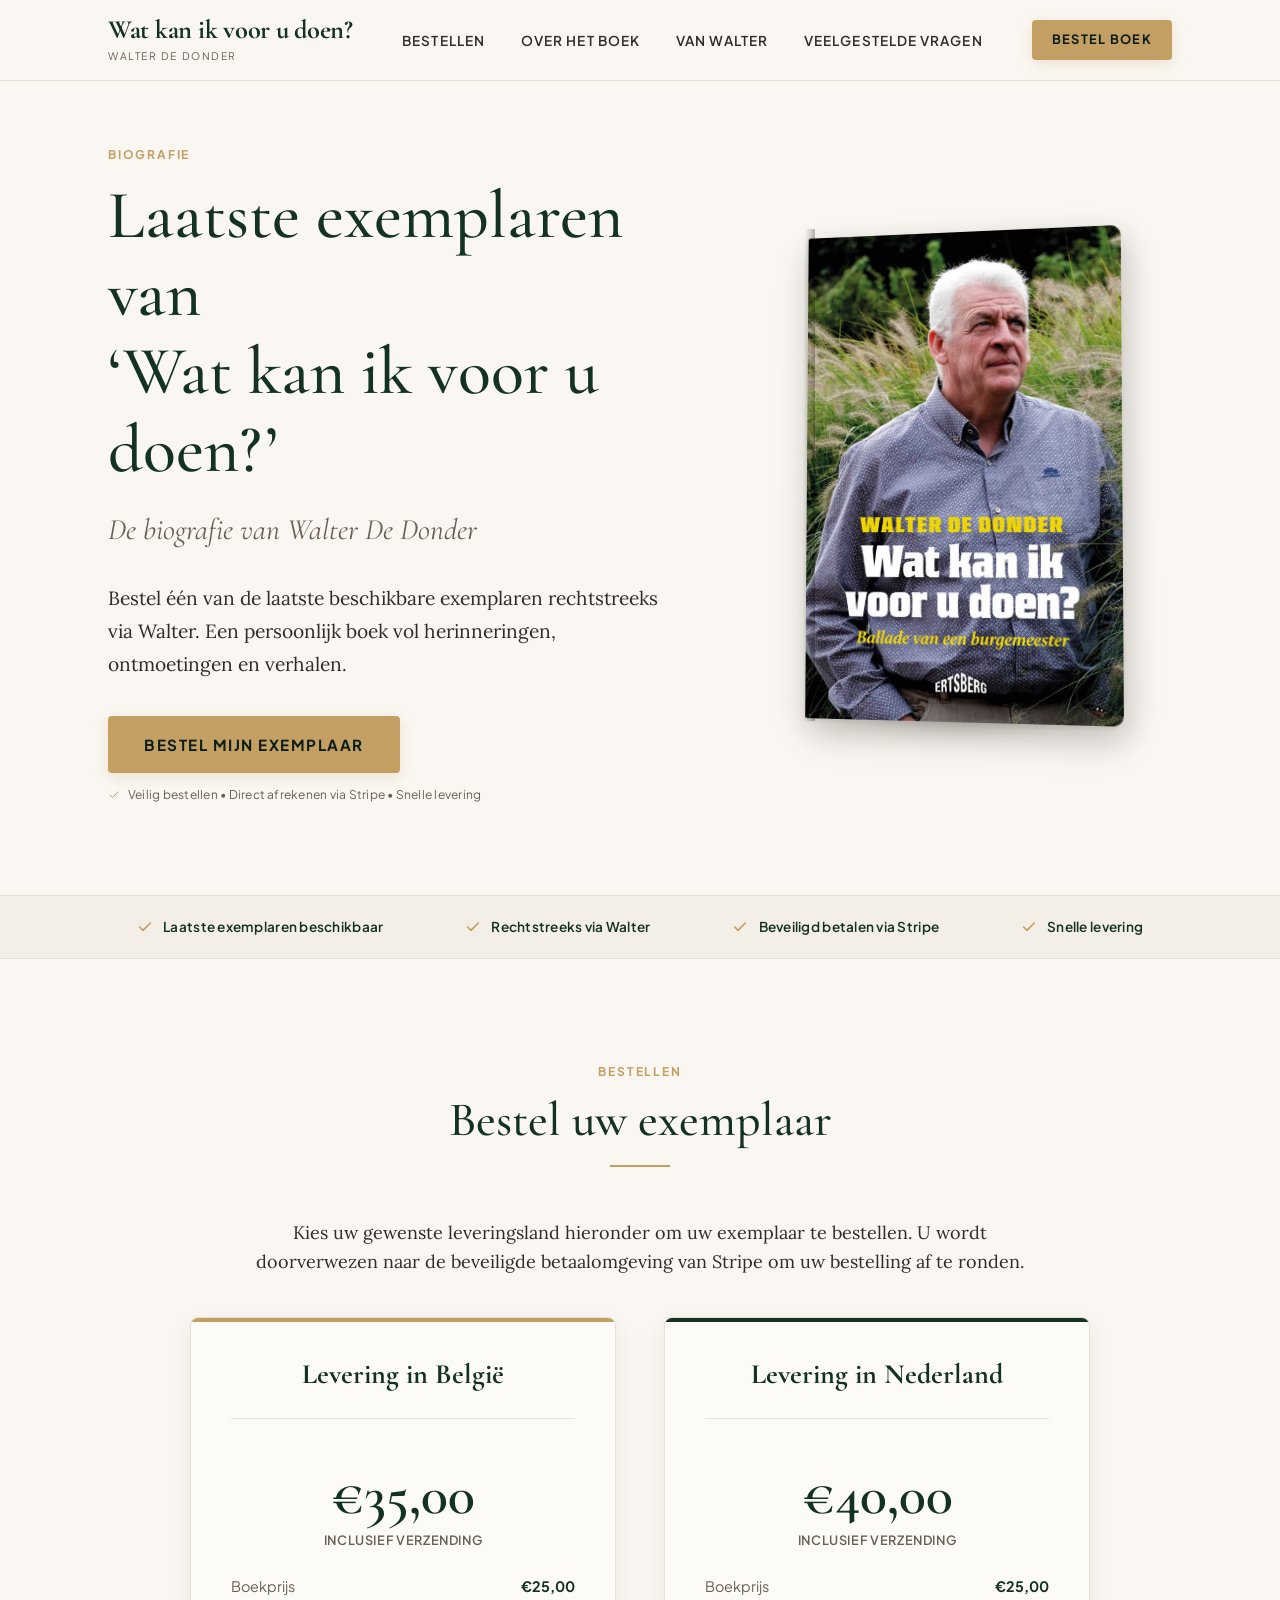
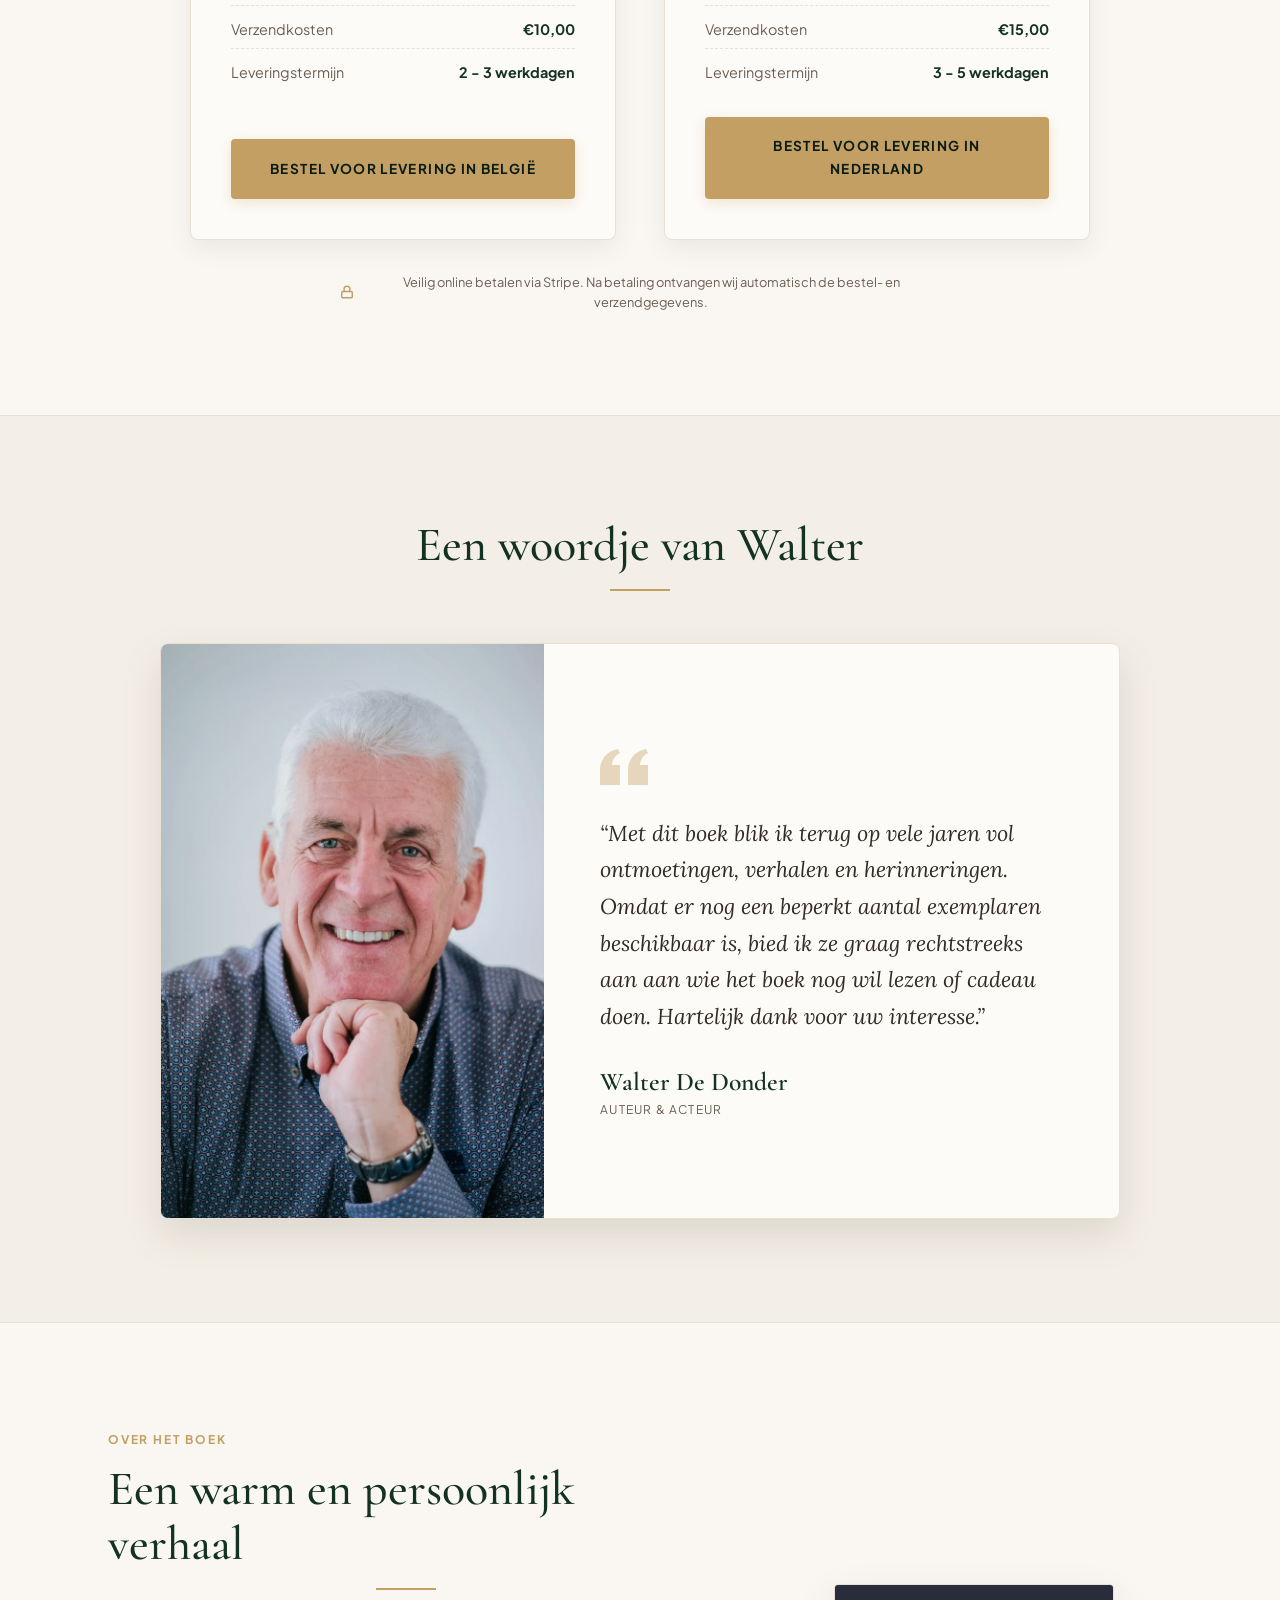
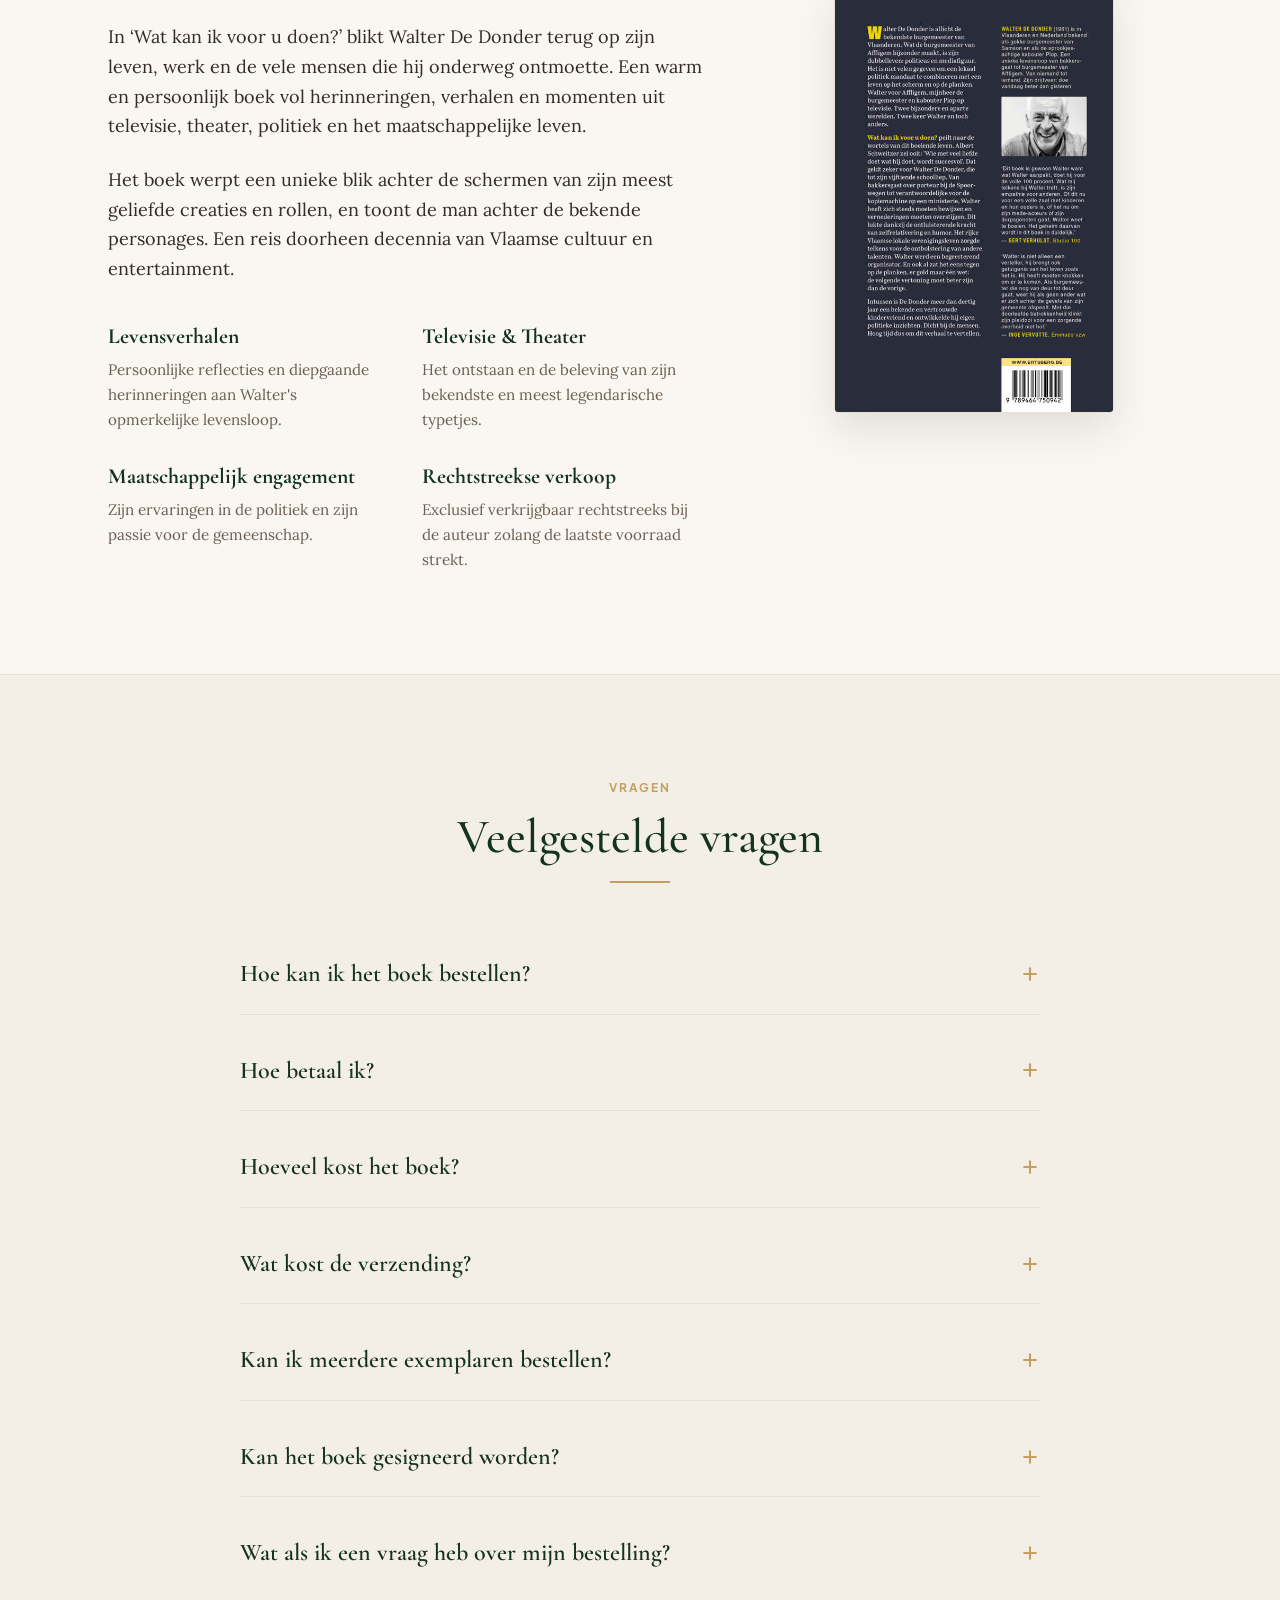
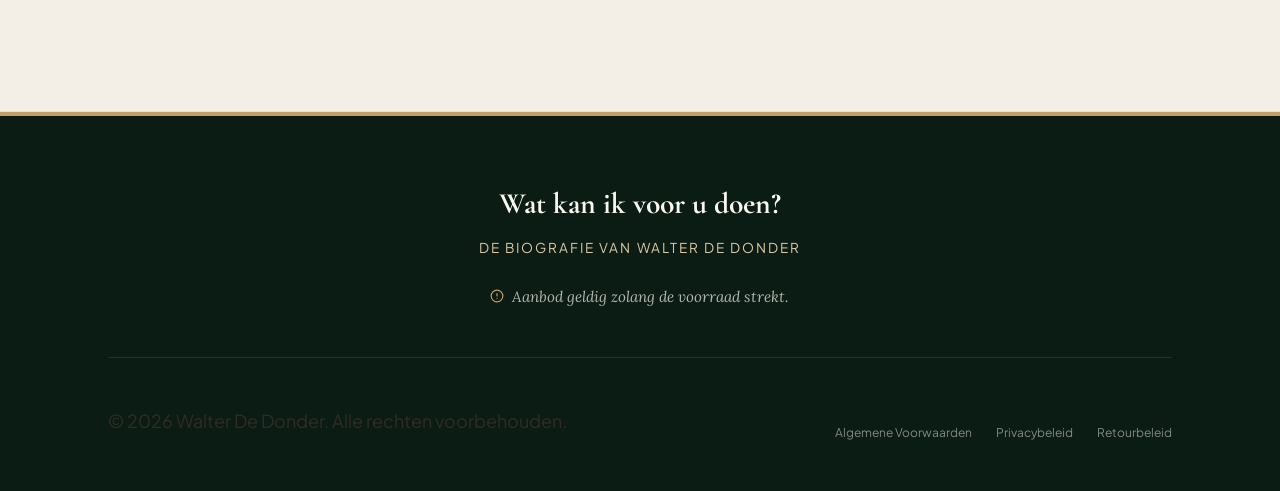
==== commit e0dd216f: "Kleine aanpassingen" ====
--- a/index.html
+++ b/index.html
@@ -19,6 +19,7 @@
   <meta property="twitter:description" content="Bestel de officiële biografie van Walter De Donder rechtstreeks. Een warm, persoonlijk boek vol verhalen.">
   <meta property="twitter:image" content="./front-medium-1325464744.jpg">
 
+  <link rel="icon" type="image/png" href="favicon.png">
   <link rel="stylesheet" href="styles.css">
 </head>
 <body>
@@ -139,14 +140,14 @@
             </div>
             
             <div class="stripe-price-container">
-              <span class="stripe-price-amount">€34,95</span>
+              <span class="stripe-price-amount">€35,00</span>
               <span class="stripe-price-label">Inclusief verzending</span>
             </div>
             
             <ul class="stripe-details-list">
               <li class="stripe-detail-item">
                 <span class="stripe-detail-label">Boekprijs</span>
-                <span class="stripe-detail-val">€24,95</span>
+                <span class="stripe-detail-val">€25,00</span>
               </li>
               <li class="stripe-detail-item">
                 <span class="stripe-detail-label">Verzendkosten</span>
@@ -158,7 +159,7 @@
               </li>
             </ul>
             
-            <a href="https://buy.stripe.com/3cIbIVb6ncSQ97d5P1enS02" class="btn-gold" target="_blank" rel="noopener noreferrer">
+            <a href="https://buy.stripe.com/8x228l8Yf2eccjp0uHenS08" class="btn-gold" target="_blank" rel="noopener noreferrer">
               Bestel voor levering in België
             </a>
           </div>
@@ -170,14 +171,14 @@
             </div>
             
             <div class="stripe-price-container">
-              <span class="stripe-price-amount">€39,95</span>
+              <span class="stripe-price-amount">€40,00</span>
               <span class="stripe-price-label">Inclusief verzending</span>
             </div>
             
             <ul class="stripe-details-list">
               <li class="stripe-detail-item">
                 <span class="stripe-detail-label">Boekprijs</span>
-                <span class="stripe-detail-val">€24,95</span>
+                <span class="stripe-detail-val">€25,00</span>
               </li>
               <li class="stripe-detail-item">
                 <span class="stripe-detail-label">Verzendkosten</span>
@@ -189,7 +190,7 @@
               </li>
             </ul>
             
-            <a href="https://buy.stripe.com/00weV7gqH9GEfvB0uHenS03" class="btn-gold" target="_blank" rel="noopener noreferrer">
+            <a href="https://buy.stripe.com/6oUaER6Q7g520AHelxenS09" class="btn-gold" target="_blank" rel="noopener noreferrer">
               Bestel voor levering in Nederland
             </a>
           </div>
@@ -324,7 +325,7 @@
                 </svg>
               </summary>
               <div class="faq-answer">
-                <p>Het boek zelf kost €24,95. Met verzending erbij betaalt u een vast totaalbedrag van €34,95 voor levering in België, of €39,95 voor levering in Nederland.</p>
+                <p>Het boek zelf kost €25,00. Met verzending erbij betaalt u een vast totaalbedrag van €35,00 voor levering in België, of €40,00 voor levering in Nederland.</p>
               </div>
             </details>
           </div>
@@ -339,7 +340,7 @@
                 </svg>
               </summary>
               <div class="faq-answer">
-                <p>Levering in België is inbegrepen in het totaal van €34,95. Levering in Nederland is inbegrepen in het totaal van €39,95.</p>
+                <p>Levering in België is inbegrepen in het totaal van €35,00. Levering in Nederland is inbegrepen in het totaal van €40,00.</p>
               </div>
             </details>
           </div>
